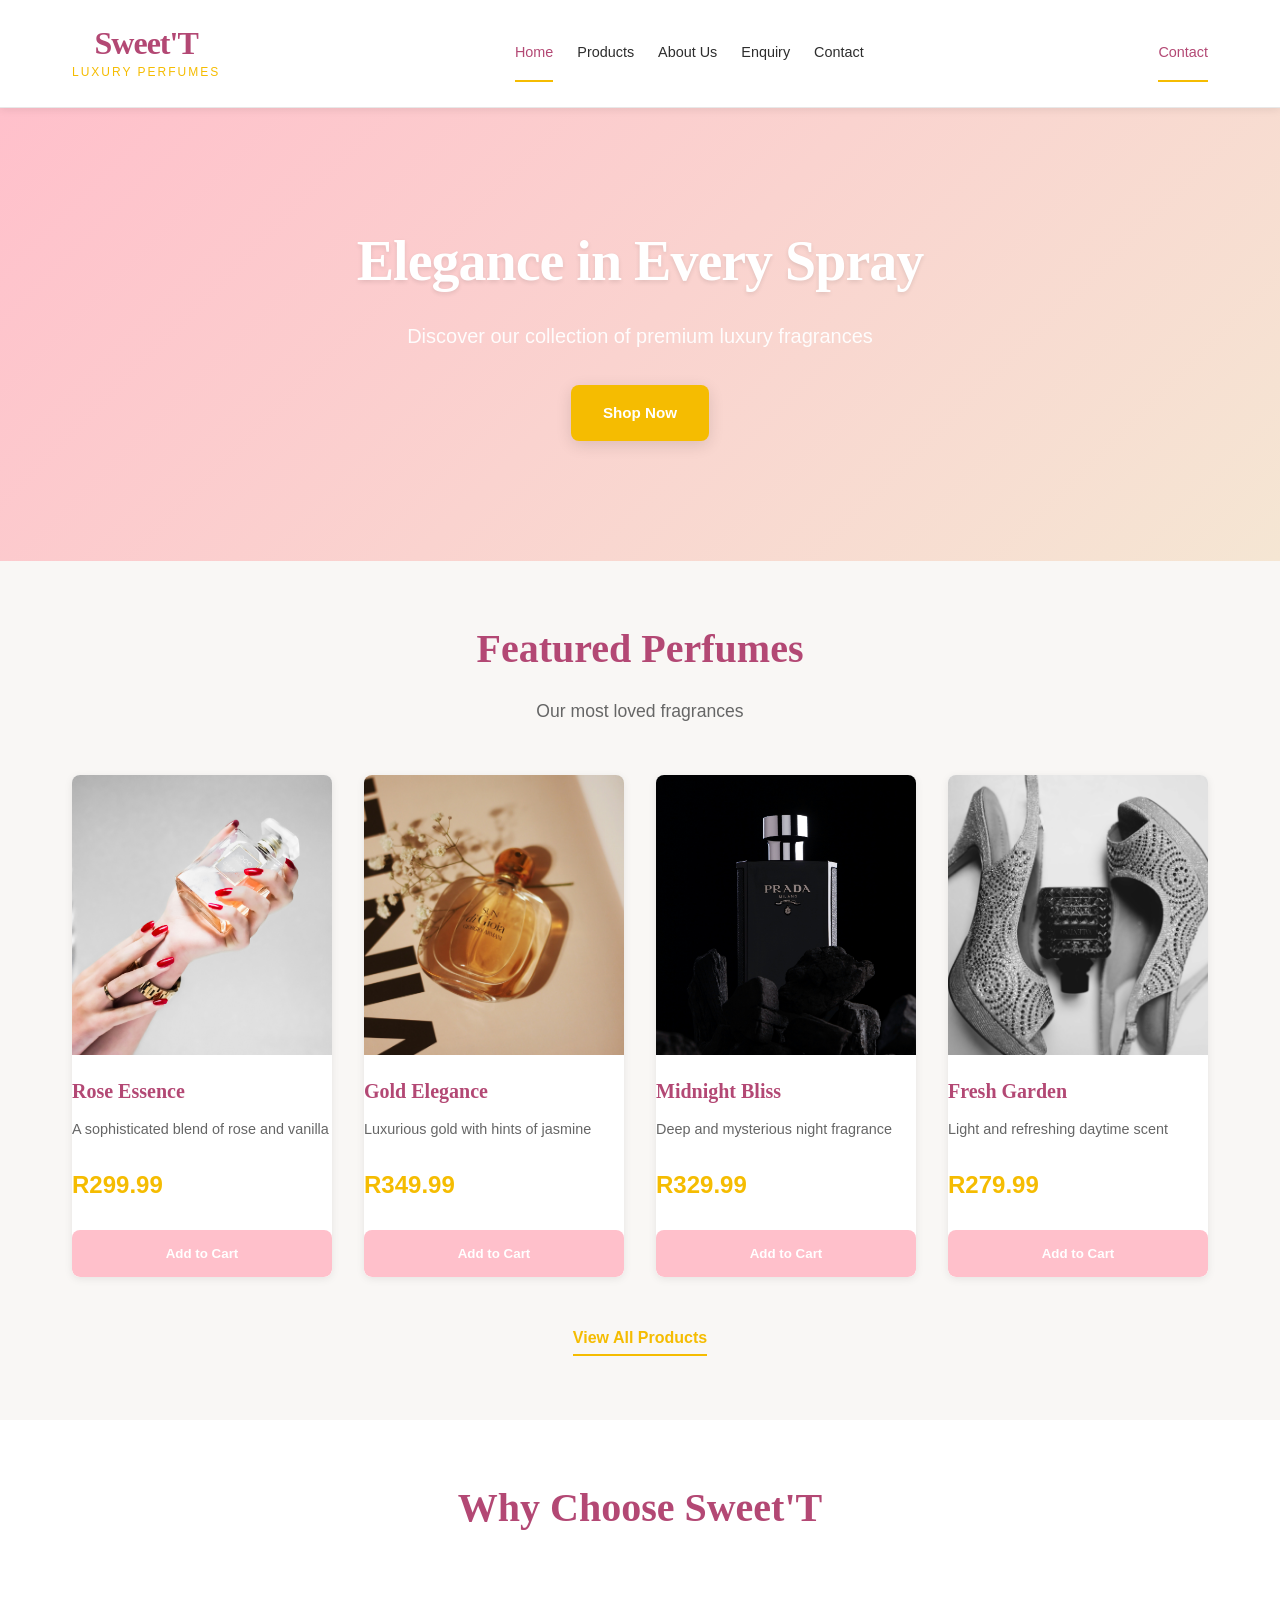
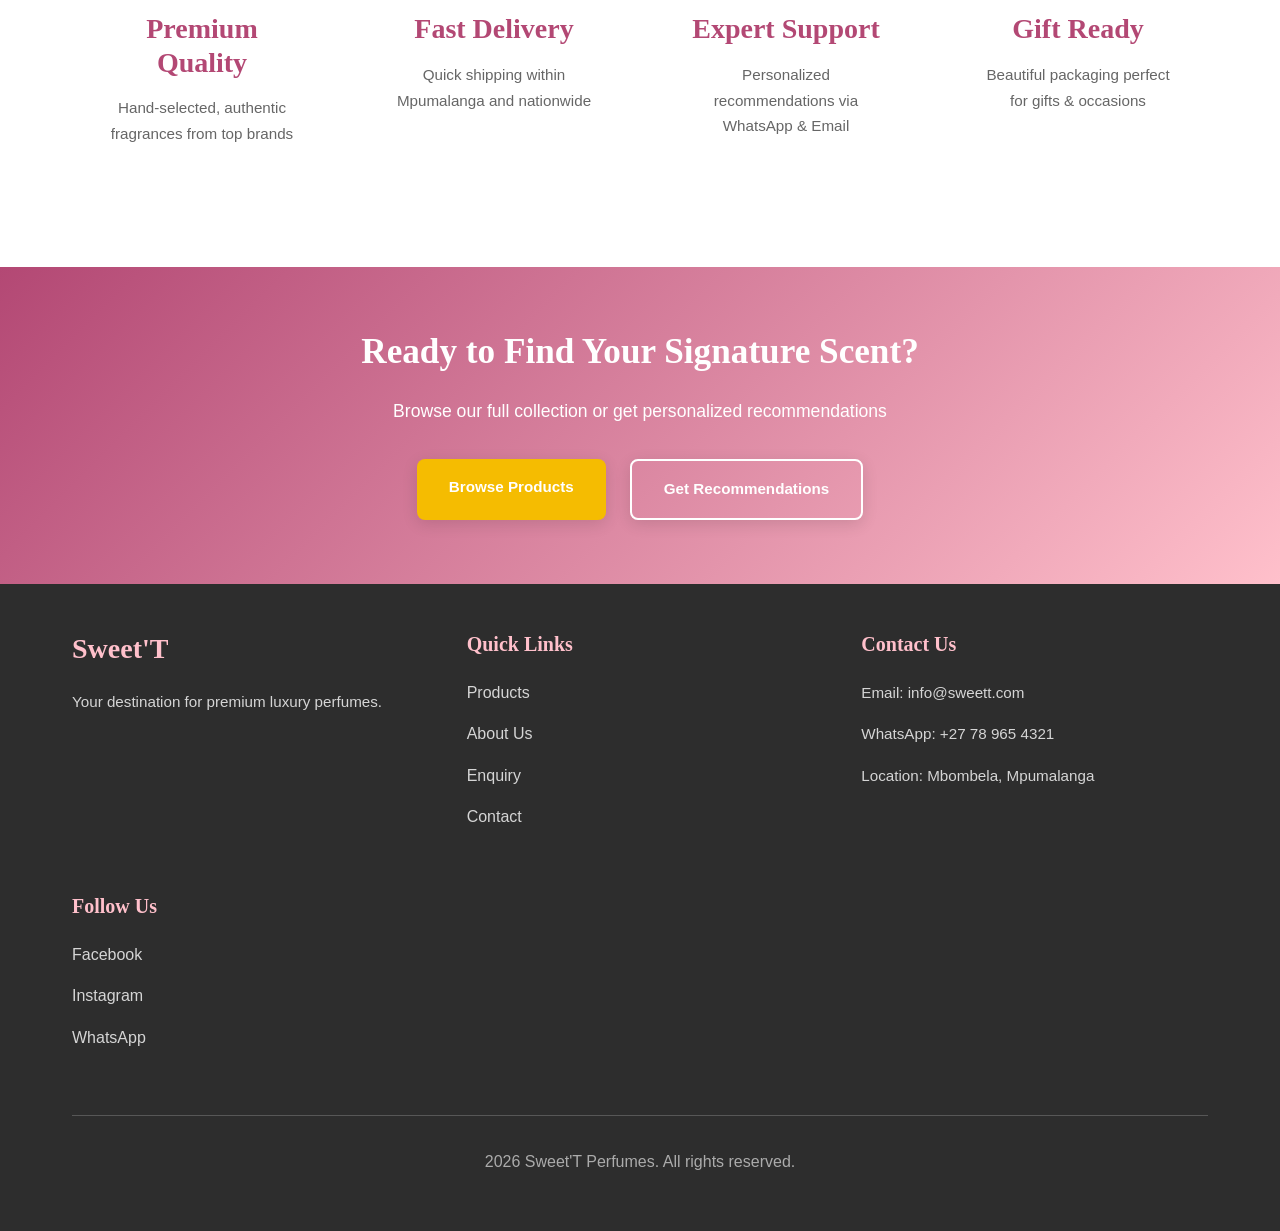
==== sweet-t website/sweet-t website/index.html @ a52cf5b0 "Add files via upload" ====
<!DOCTYPE html>
<html lang="en">
<head>
    <meta charset="UTF-8">
    <meta name="viewport" content="width=device-width, initial-scale=1.0">
    <title>Sweet'T - Premium Perfumes | Luxury Fragrances</title>
    <meta name="description" content="Discover Sweet'T luxury perfumes. Premium fragrances for every occasion.">
    <link rel="stylesheet" href="css/styles.css">
</head>
<body>
    <!-- ===== HEADER / NAVIGATION ===== -->
    <header class="header">
        <div class="navbar">
            <div class="container">
                <!-- Logo -->
                <div class="logo">
                    <h1>Sweet'T</h1>
                    <p class="tagline">Luxury Perfumes</p>
                </div>

                <!-- Navigation Menu -->
                <nav class="nav-menu">
                    <a href="index.html" class="nav-link active">Home</a>
                    <a href="products.html" class="nav-link">Products</a>
                    <a href="about_us.html" class="nav-link">About Us</a>
                    <a href="enquiry.html" class="nav-link">Enquiry</a>
                    <a href="contact.html" class="nav-link">Contact</a>
                </nav>

                <a href="contact.html" class="nav-link active">Contact</a>
                <div class="hamburger">
                    <span></span>
                    <span></span>
                    <span></span>
                </div>
            </div>
        </div>
    </header>

    <!-- ===== HERO SECTION ===== -->
    <section class="hero">
        <div class="hero-content">
            <h1 class="hero-title">Elegance in Every Spray</h1>
            <p class="hero-subtitle">Discover our collection of premium luxury fragrances</p>
            <a href="products.html" class="cta-button">Shop Now</a>
        </div>
    </section>

    <!-- ===== MAIN CONTENT ===== -->
    <main>
        <!-- Featured Products Section -->
        <section class="featured-products">
            <div class="container">
                <h2 class="section-title">Featured Perfumes</h2>
                <p class="section-subtitle">Our most loved fragrances</p>

                <div class="products-grid">
                    <!-- Product Card 1 -->
                    <div class="product-card">
                        <div class="product-image">
                            <img src="images/rose-essnce.jpg" alt="Rose Essence Perfume">
                        </div>
                        <h3 class="product-name">Rose Essence</h3>
                        <p class="product-description">A sophisticated blend of rose and vanilla</p>
                        <p class="product-price">R299.99</p>
                        <button class="add-to-cart">Add to Cart</button>
                    </div>

                    <!-- Product Card 2 -->
                    <div class="product-card">
                        <div class="product-image">
                            <img src="images/gold-elegance.jpg" alt="Gold Elegance Perfume">
                        </div>
                        <h3 class="product-name">Gold Elegance</h3>
                        <p class="product-description">Luxurious gold with hints of jasmine</p>
                        <p class="product-price">R349.99</p>
                        <button class="add-to-cart">Add to Cart</button>
                    </div>

                    <!-- Product Card 3 -->
                    <div class="product-card">
                        <div class="product-image">
                            <img src="images/midnight-bliss.jpg" alt="Midnight Bliss Perfume">
                        </div>
                        <h3 class="product-name">Midnight Bliss</h3>
                        <p class="product-description">Deep and mysterious night fragrance</p>
                        <p class="product-price">R329.99</p>
                        <button class="add-to-cart">Add to Cart</button>
                    </div>

                    <!-- Product Card 4 -->
                    <div class="product-card">
                        <div class="product-image">
                            <img src="images/fresh-garden.jpg" alt="Fresh Garden Perfume">
                        </div>
                        <h3 class="product-name">Fresh Garden</h3>
                        <p class="product-description">Light and refreshing daytime scent</p>
                        <p class="product-price">R279.99</p>
                        <button class="add-to-cart">Add to Cart</button>
                    </div>
                </div>

                <!-- View All Products Link -->
                <div class="view-all">
                    <a href="products.html" class="cta-link">View All Products </a>
                </div>
            </div>
        </section>

        <!-- Why Choose Us Section -->
        <section class="why-us">
            <div class="container">
                <h2 class="section-title">Why Choose Sweet'T</h2>

                <div class="features-grid">
                    <!-- Feature 1 -->
                    <div class="feature">
                        <div class="feature-icon"></div>
                        <h3>Premium Quality</h3>
                        <p>Hand-selected, authentic fragrances from top brands</p>
                    </div>

                    <!-- Feature 2 -->
                    <div class="feature">
                        <div class="feature-icon"></div>
                        <h3>Fast Delivery</h3>
                        <p>Quick shipping within Mpumalanga and nationwide</p>
                    </div>

                    <!-- Feature 3 -->
                    <div class="feature">
                        <div class="feature-icon"></div>
                        <h3>Expert Support</h3>
                        <p>Personalized recommendations via WhatsApp & Email</p>
                    </div>

                    <!-- Feature 4 -->
                    <div class="feature">
                        <div class="feature-icon"></div>
                        <h3>Gift Ready</h3>
                        <p>Beautiful packaging perfect for gifts & occasions</p>
                    </div>
                </div>
            </div>
        </section>

        <!-- Call to Action Section -->
        <section class="cta-section">
            <div class="container">
                <h2>Ready to Find Your Signature Scent?</h2>
                <p>Browse our full collection or get personalized recommendations</p>
                <div class="cta-buttons">
                    <a href="products.html" class="cta-button">Browse Products</a>
                    <a href="enquiry.html" class="cta-button secondary">Get Recommendations</a>
                </div>
            </div>
        </section>
    </main>

    <!-- ===== FOOTER ===== -->
    <footer class="footer">
        <div class="container">
            <div class="footer-content">
                <!-- Footer Column 1 - About -->
                <div class="footer-section">
                    <h3>Sweet'T</h3>
                    <p>Your destination for premium luxury perfumes.</p>
                </div>

                <!-- Footer Column 2 - Quick Links -->
                <div class="footer-section">
                    <h4>Quick Links</h4>
                    <ul>
                        <li><a href="products.html">Products</a></li>
                        <li><a href="about_us.html">About Us</a></li>
                        <li><a href="enquiry.html">Enquiry</a></li>
                        <li><a href="contact.html">Contact</a></li>
                    </ul>
                </div>

                <!-- Footer Column 3 - Contact Info -->
                <div class="footer-section">
                    <h4>Contact Us</h4>
                    <p>Email: info@sweett.com</p>
                    <p>WhatsApp: +27 78 965 4321</p>
                    <p>Location: Mbombela, Mpumalanga</p>
                </div>

                <!-- Footer Column 4 - Social Links -->
                <div class="footer-section">
                    <h4>Follow Us</h4>
                    <ul>
                        <li><a href="#">Facebook</a></li>
                        <li><a href="#">Instagram</a></li>
                        <li><a href="#">WhatsApp</a></li>
                    </ul>
                </div>
            </div>

            <!-- Copyright -->
            <div class="footer-bottom">
                <p> 2026 Sweet'T Perfumes. All rights reserved.</p>
            </div>
        </div>
    </footer>

</body>
</html>
---- sweet-t website/sweet-t website/css/styles.css ----
/* ============================================
   SWEET'T PERFUME STORE - STYLESHEET
   Color Scheme: Soft Pink, Gold, White
   Typography: Playfair Display (Headings), Aptos (Body)
   ============================================ */

/* ===== CSS VARIABLES ===== */
:root {
    /* Color Palette */
    --primary-pink: pink;
    --dark-pink: rgb(179, 72, 116);
    --accent-gold: #f5bc01;
    --light-gold: #F5E6D3;
    --white: #FFFFFF;
    --dark-text: #2D2D2D;
    --light-gray: #F9F7F5;
    --border-gray: #E8E8E8;

    /* Typography */
    --heading-font: 'Playfair Display', serif;
    --body-font: 'Aptos', -apple-system, BlinkMacSystemFont, 'Segoe UI', sans-serif;

    /* Spacing */
    --spacing-xs: 0.5rem;
    --spacing-sm: 1rem;
    --spacing-md: 1.5rem;
    --spacing-lg: 2rem;
    --spacing-xl: 3rem;
    --spacing-xxl: 4rem;

    /* Border Radius */
    --radius-sm: 4px;
    --radius-md: 8px;
    --radius-lg: 12px;

    /* Shadows */
    --shadow-sm: 0 2px 8px rgba(0, 0, 0, 0.08);
    --shadow-md: 0 4px 16px rgba(0, 0, 0, 0.12);
    --shadow-lg: 0 8px 24px rgba(0, 0, 0, 0.15);

    /* Transitions */
    --transition: all 0.3s ease;
}

/* ===== RESET & BASE STYLES ===== */
* {
    margin: 0;
    padding: 0;
    box-sizing: border-box;
}

html {
    scroll-behavior: smooth;
}

body {
    font-family: var(--body-font);
    color: var(--dark-text);
    background-color: var(--white);
    line-height: 1.6;
    font-size: 16px;
}

/* ===== TYPOGRAPHY ===== */
h1, h2, h3, h4, h5, h6 {
    font-family: var(--heading-font);
    font-weight: 700;
    line-height: 1.2;
    margin-bottom: var(--spacing-md);
}

h1 {
    font-size: 3.5rem;
    letter-spacing: -1px;
}

h2 {
    font-size: 2.5rem;
    margin-bottom: var(--spacing-lg);
}

h3 {
    font-size: 1.75rem;
}

h4 {
    font-size: 1.25rem;
}

p {
    margin-bottom: var(--spacing-md);
    font-size: 1rem;
    line-height: 1.7;
}

a {
    color: var(--accent-gold);
    text-decoration: none;
    transition: var(--transition);
}

a:hover {
    color: var(--dark-pink);
}

button {
    font-family: var(--body-font);
    cursor: pointer;
    transition: var(--transition);
    border: none;
}

/* ===== CONTAINER & LAYOUT ===== */
.container {
    max-width: 1200px;
    margin: 0 auto;
    padding: 0 var(--spacing-md);
}

/* ===== HEADER & NAVIGATION ===== */
.header {
    background-color: var(--white);
    border-bottom: 1px solid var(--border-gray);
    position: sticky;
    top: 0;
    z-index: 100;
    box-shadow: var(--shadow-sm);
}

.navbar {
    padding: var(--spacing-md) 0;
}

.navbar .container {
    display: flex;
    justify-content: space-between;
    align-items: center;
}

.logo {
    display: flex;
    flex-direction: column;
    align-items: center;
}

.logo h1 {
    font-size: 2rem;
    margin: 0;
    color: var(--dark-pink);
}

.tagline {
    font-size: 0.75rem;
    letter-spacing: 2px;
    text-transform: uppercase;
    color: var(--accent-gold);
    margin: 0;
}

/* Navigation Menu */
.nav-menu {
    display: flex;
    gap: var(--spacing-lg);
    align-items: center;
}

.nav-link {
    font-size: 0.95rem;
    color: var(--dark-text);
    padding: var(--spacing-sm) 0;
    border-bottom: 2px solid transparent;
    transition: var(--transition);
}

.nav-link:hover,
.nav-link.active {
    color: var(--dark-pink);
    border-bottom-color: var(--accent-gold);
}

/* Hamburger Menu */
.hamburger {
    display: none;
    flex-direction: column;
    cursor: pointer;
}

.hamburger span {
    width: 25px;
    height: 3px;
    background-color: var(--dark-text);
    margin: 4px 0;
    transition: var(--transition);
    border-radius: var(--radius-sm);
}

/* ===== HERO SECTION ===== */
.hero {
    background: linear-gradient(135deg, var(--primary-pink) 0%, var(--light-gold) 100%);
    padding: 100px var(--spacing-md);
    text-align: center;
    color: var(--white);
    position: relative;
    overflow: hidden;
}

.hero-content {
    max-width: 700px;
    margin: 0 auto;
}

.hero-title {
    font-size: 3rem;
    margin-bottom: var(--spacing-md);
    text-shadow: 0 2px 4px rgba(0, 0, 0, 0.1);
}

.hero-subtitle {
    font-size: 1.25rem;
    margin-bottom: var(--spacing-lg);
    font-weight: 300;
    opacity: 0.95;
}

/* ===== BUTTONS ===== */
.cta-button {
    display: inline-block;
    padding: var(--spacing-sm) var(--spacing-lg);
    background-color: var(--accent-gold);
    color: var(--white);
    border-radius: var(--radius-md);
    font-weight: 600;
    font-size: 0.95rem;
    box-shadow: var(--shadow-md);
    transition: var(--transition);
}

.cta-button:hover {
    background-color: var(--dark-pink);
    transform: translateY(-2px);
    box-shadow: var(--shadow-lg);
    color: var(--white);
}

.cta-button.secondary {
    background-color: transparent;
    border: 2px solid var(--white);
    color: var(--white);
}

.cta-button.secondary:hover {
    background-color: var(--white);
    color: var(--dark-pink);
}

.cta-link {
    color: var(--accent-gold);
    font-weight: 600;
    display: inline-block;
    padding-bottom: 4px;
    border-bottom: 2px solid var(--accent-gold);
}

.cta-link:hover {
    color: var(--dark-pink);
    border-bottom-color: var(--dark-pink);
}

/* ===== MAIN CONTENT & SECTIONS ===== */
main {
    background-color: var(--white);
}

section {
    padding: var(--spacing-xxl) var(--spacing-md);
}

.section-title {
    text-align: center;
    font-size: 2.5rem;
    margin-bottom: var(--spacing-md);
    color: var(--dark-pink);
}

.section-subtitle {
    text-align: center;
    font-size: 1.1rem;
    color: #666;
    margin-bottom: var(--spacing-xl);
}

/* ===== FEATURED PRODUCTS SECTION ===== */
.featured-products {
    background-color: var(--light-gray);
}

.products-grid {
    display: grid;
    grid-template-columns: repeat(auto-fit, minmax(250px, 1fr));
    gap: var(--spacing-lg);
    margin-bottom: var(--spacing-xl);
}

.product-card {
    background-color: var(--white);
    border-radius: var(--radius-md);
    overflow: hidden;
    box-shadow: var(--shadow-sm);
    transition: var(--transition);
}

.product-card:hover {
    box-shadow: var(--shadow-lg);
    transform: translateY(-8px);
}

.product-image {
    width: 100%;
    height: 280px;
    background-color: var(--light-gold);
    display: flex;
    align-items: center;
    justify-content: center;
    overflow: hidden;
    position: relative;
}

.product-image img {
    width: 100%;
    height: 100%;
    object-fit: cover;
    transition: var(--transition);
}

.product-card:hover .product-image img {
    transform: scale(1.05);
}

.product-badge {
    position: absolute;
    top: var(--spacing-sm);
    right: var(--spacing-sm);
    background-color: var(--primary-pink);
    color: var(--white);
    padding: 4px 12px;
    border-radius: 20px;
    font-size: 0.75rem;
    font-weight: 600;
}

.product-info {
    padding: var(--spacing-lg);
}

.product-name {
    font-size: 1.25rem;
    margin: var(--spacing-md) 0 var(--spacing-sm) 0;
    color: var(--dark-pink);
}

.product-description {
    font-size: 0.9rem;
    color: #666;
    margin-bottom: var(--spacing-md);
    line-height: 1.5;
}

.product-details {
    display: flex;
    justify-content: space-between;
    font-size: 0.85rem;
    color: #999;
    margin-bottom: var(--spacing-md);
}

.product-price {
    font-size: 1.5rem;
    font-weight: 700;
    color: var(--accent-gold);
    margin-bottom: var(--spacing-md);
}

.add-to-cart {
    width: 100%;
    padding: var(--spacing-sm);
    background-color: var(--primary-pink);
    color: var(--white);
    border-radius: var(--radius-md);
    font-weight: 600;
    transition: var(--transition);
}

.add-to-cart:hover {
    background-color: var(--dark-pink);
}

.view-all {
    text-align: center;
    margin-top: var(--spacing-xl);
}

/* ===== WHY CHOOSE US SECTION ===== */
.why-us,
.why-choose-us {
    background-color: var(--white);
}

.features-grid {
    display: grid;
    grid-template-columns: repeat(auto-fit, minmax(250px, 1fr));
    gap: var(--spacing-lg);
}

.feature,
.value-card,
.feature-item {
    text-align: center;
    padding: var(--spacing-lg);
}

.feature-icon,
.value-icon {
    font-size: 3rem;
    margin-bottom: var(--spacing-md);
    display: block;
}

.feature h3,
.value-card h3 {
    color: var(--dark-pink);
    margin-bottom: var(--spacing-sm);
}

.feature p,
.value-card p {
    font-size: 0.95rem;
    color: #666;
}

.feature-item {
    text-align: left;
    padding: var(--spacing-lg);
    border-left: 4px solid var(--accent-gold);
    background-color: var(--light-gray);
    border-radius: var(--radius-md);
}

.feature-item h4 {
    color: var(--dark-pink);
    margin-bottom: var(--spacing-sm);
}

.feature-item p {
    color: #666;
    font-size: 0.95rem;
}

/* ===== CALL TO ACTION SECTION ===== */
.cta-section {
    background: linear-gradient(135deg, var(--dark-pink) 0%, var(--primary-pink) 100%);
    color: var(--white);
    text-align: center;
    padding: var(--spacing-xxl) var(--spacing-md);
}

.cta-section h2 {
    color: var(--white);
    margin-bottom: var(--spacing-md);
}

.cta-section p {
    font-size: 1.1rem;
    margin-bottom: var(--spacing-lg);
}

.cta-buttons {
    display: flex;
    gap: var(--spacing-md);
    justify-content: center;
    flex-wrap: wrap;
}

/* ===== PAGE HERO ===== */
.page-hero {
    background: linear-gradient(135deg, var(--primary-pink) 0%, var(--light-gold) 100%);
    color: var(--white);
    text-align: center;
    padding: 60px var(--spacing-md);
}

.page-hero h1 {
    font-size: 2.5rem;
    margin-bottom: var(--spacing-sm);
}

.page-hero p {
    font-size: 1.1rem;
    opacity: 0.95;
}

/* ===== ABOUT SECTION ===== */
.about-section {
    background-color: var(--light-gray);
}

.about-content {
    display: grid;
    grid-template-columns: 1fr 1fr;
    gap: var(--spacing-xl);
    align-items: center;
}

.about-text h2 {
    color: var(--dark-pink);
}

.about-text p {
    color: #666;
    line-height: 1.8;
}

.about-image img {
    width: 100%;
    border-radius: var(--radius-lg);
    box-shadow: var(--shadow-lg);
}

/* ===== MISSION & VISION ===== */
.mission-vision {
    background-color: var(--white);
}

.mission-vision-grid {
    display: grid;
    grid-template-columns: repeat(auto-fit, minmax(300px, 1fr));
    gap: var(--spacing-xl);
}

.mission-card,
.vision-card {
    background-color: var(--light-gray);
    padding: var(--spacing-xl);
    border-radius: var(--radius-lg);
    text-align: center;
    box-shadow: var(--shadow-sm);
}

.mission-card .card-icon,
.vision-card .card-icon {
    font-size: 4rem;
    margin-bottom: var(--spacing-md);
}

.mission-card h3,
.vision-card h3 {
    color: var(--dark-pink);
    margin-bottom: var(--spacing-md);
}

.mission-card p,
.vision-card p {
    color: #666;
    font-size: 1rem;
    line-height: 1.6;
}

/* ===== VALUES SECTION ===== */
.values-section {
    background-color: var(--light-gray);
}

.values-grid {
    display: grid;
    grid-template-columns: repeat(auto-fit, minmax(250px, 1fr));
    gap: var(--spacing-lg);
}

.value-card {
    background-color: var(--white);
    padding: var(--spacing-lg);
    border-radius: var(--radius-md);
    box-shadow: var(--shadow-sm);
    transition: var(--transition);
}

.value-card:hover {
    transform: translateY(-4px);
    box-shadow: var(--shadow-md);
}

/* ===== PRODUCTS PAGE ===== */
.products-section {
    background-color: var(--light-gray);
}

.filter-section {
    text-align: center;
    margin-bottom: var(--spacing-xl);
}

.filter-section h3 {
    color: var(--dark-pink);
    margin-bottom: var(--spacing-lg);
}

.filter-buttons {
    display: flex;
    gap: var(--spacing-md);
    justify-content: center;
    flex-wrap: wrap;
}

.filter-btn {
    padding: var(--spacing-sm) var(--spacing-lg);
    background-color: var(--white);
    color: var(--dark-text);
    border: 2px solid var(--border-gray);
    border-radius: var(--radius-md);
    font-weight: 600;
    cursor: pointer;
    transition: var(--transition);
}

.filter-btn:hover,
.filter-btn.active {
    background-color: var(--primary-pink);
    color: var(--white);
    border-color: var(--primary-pink);
}

.product-category {
    font-size: 0.85rem;
    color: var(--accent-gold);
    text-transform: uppercase;
    letter-spacing: 0.5px;
    margin-bottom: var(--spacing-sm);
}

.product-rating {
    font-size: 0.85rem;
    color: var(--accent-gold);
}

/* ===== ENQUIRY PAGE ===== */
.enquiry-section {
    background-color: var(--white);
}

.enquiry-wrapper {
    display: grid;
    grid-template-columns: 1fr 1fr;
    gap: var(--spacing-xl);
}

.enquiry-info h2 {
    color: var(--dark-pink);
    margin-bottom: var(--spacing-lg);
}

.enquiry-info p {
    color: #666;
    margin-bottom: var(--spacing-lg);
}

.info-list {
    display: flex;
    flex-direction: column;
    gap: var(--spacing-lg);
    margin-bottom: var(--spacing-xl);
}

.info-item {
    display: flex;
    gap: var(--spacing-md);
}

.info-icon {
    font-size: 2rem;
    flex-shrink: 0;
}

.info-item h4 {
    color: var(--dark-pink);
    margin: 0 0 var(--spacing-sm) 0;
}

.info-item p {
    color: #666;
    font-size: 0.9rem;
    margin: 0;
}

.response-time {
    background-color: var(--light-gold);
    padding: var(--spacing-lg);
    border-radius: var(--radius-md);
    text-align: center;
    color: var(--dark-text);
}

.response-time p {
    margin: 0;
}

/* ===== FORMS ===== */
.enquiry-form-wrapper,
.quick-contact {
    background-color: var(--light-gray);
    padding: var(--spacing-xl);
    border-radius: var(--radius-lg);
}

.enquiry-form-wrapper h2,
.quick-contact h2 {
    color: var(--dark-pink);
    margin-bottom: var(--spacing-lg);
}

.enquiry-form,
.quick-form {
    display: flex;
    flex-direction: column;
    gap: var(--spacing-md);
}

.form-group {
    display: flex;
    flex-direction: column;
}

.form-group label {
    font-weight: 600;
    color: var(--dark-text);
    margin-bottom: var(--spacing-sm);
    font-size: 0.95rem;
}

.form-group input,
.form-group textarea,
.form-group select {
    padding: var(--spacing-sm) var(--spacing-md);
    border: 2px solid var(--border-gray);
    border-radius: var(--radius-md);
    font-family: var(--body-font);
    font-size: 0.95rem;
    transition: var(--transition);
    background-color: var(--white);
}

.form-group input:focus,
.form-group textarea:focus,
.form-group select:focus {
    outline: none;
    border-color: var(--accent-gold);
    box-shadow: 0 0 0 3px rgba(212, 175, 55, 0.1);
}

.form-group textarea {
    resize: vertical;
    min-height: 120px;
}

.error-message {
    color: #E74C3C;
    font-size: 0.85rem;
    margin-top: 4px;
    display: none;
}

.form-group.error input,
.form-group.error textarea,
.form-group.error select {
    border-color: #E74C3C;
}

.form-group.error .error-message {
    display: block;
}

.character-count {
    font-size: 0.75rem;
    color: #999;
    margin-top: 4px;
}

.radio-group {
    display: flex;
    gap: var(--spacing-lg);
    flex-wrap: wrap;
}

.radio-label,
.checkbox-label {
    display: flex;
    align-items: center;
    gap: var(--spacing-sm);
    cursor: pointer;
    font-weight: 500;
    color: var(--dark-text);
}

.radio-label input,
.checkbox-label input {
    cursor: pointer;
    width: 18px;
    height: 18px;
    accent-color: var(--accent-gold);
}

.submit-btn {
    padding: var(--spacing-sm) var(--spacing-lg);
    background-color: var(--accent-gold);
    color: var(--white);
    border-radius: var(--radius-md);
    font-weight: 600;
    font-size: 0.95rem;
    margin-top: var(--spacing-md);
    transition: var(--transition);
}

.submit-btn:hover {
    background-color: var(--dark-pink);
}

.success-message {
    background-color: #D4EDDA;
    color: #155724;
    padding: var(--spacing-md);
    border-radius: var(--radius-md);
    margin-top: var(--spacing-md);
    border-left: 4px solid #28A745;
}

/* ===== FAQ SECTION ===== */
.faq-section {
    background-color: var(--light-gray);
}

.faq-grid {
    display: grid;
    grid-template-columns: repeat(auto-fit, minmax(280px, 1fr));
    gap: var(--spacing-lg);
}

.faq-item {
    background-color: var(--white);
    padding: var(--spacing-lg);
    border-radius: var(--radius-md);
    box-shadow: var(--shadow-sm);
}

.faq-item h4 {
    color: var(--dark-pink);
    margin-bottom: var(--spacing-sm);
}

.faq-item p {
    color: #666;
    font-size: 0.95rem;
    margin: 0;
}

/* ===== CONTACT PAGE ===== */
.contact-section {
    background-color: var(--light-gray);
}

.contact-wrapper {
    display: grid;
    grid-template-columns: 1fr 1fr;
    gap: var(--spacing-xl);
}

.contact-info h2 {
    color: var(--dark-pink);
    margin-bottom: var(--spacing-lg);
}

.contact-item {
    background-color: var(--white);
    padding: var(--spacing-lg);
    border-radius: var(--radius-md);
    box-shadow: var(--shadow-sm);
    margin-bottom: var(--spacing-lg);
    display: flex;
    gap: var(--spacing-lg);
}

.contact-icon {
    font-size: 2rem;
    flex-shrink: 0;
}

.contact-details h3 {
    color: var(--dark-pink);
    margin-bottom: var(--spacing-sm);
}

.contact-details p {
    color: #666;
    font-size: 0.95rem;
    margin: var(--spacing-sm) 0;
}

.contact-meta {
    font-size: 0.85rem;
    color: #999 !important;
}

.contact-link {
    color: var(--accent-gold);
    font-weight: 600;
    display: inline-block;
    margin-top: var(--spacing-sm);
}

.contact-link:hover {
    color: var(--dark-pink);
}

.business-hours {
    background-color: var(--light-gold);
    padding: var(--spacing-lg);
    border-radius: var(--radius-md);
    margin-top: var(--spacing-lg);
}

.business-hours h3 {
    color: var(--dark-pink);
    margin-bottom: var(--spacing-md);
}

.hours-list {
    display: flex;
    flex-direction: column;
    gap: var(--spacing-sm);
}

.hour-item {
    display: flex;
    justify-content: space-between;
    padding: var(--spacing-sm) 0;
    border-bottom: 1px solid rgba(212, 175, 55, 0.3);
}

.hour-item:last-child {
    border-bottom: none;
}

.quick-contact {
    background-color: var(--light-gray);
    padding: var(--spacing-xl);
    border-radius: var(--radius-lg);
    height: fit-content;
    position: sticky;
    top: 100px;
}

.quick-contact h2 {
    color: var(--dark-pink);
    margin-bottom: var(--spacing-lg);
}

/* ===== MAP SECTION ===== */
.map-section {
    background-color: var(--white);
}

.map-container {
    width: 100%;
    margin-bottom: var(--spacing-xl);
    border-radius: var(--radius-lg);
    overflow: hidden;
    box-shadow: var(--shadow-md);
}

.map-info {
    background-color: var(--light-gold);
    padding: var(--spacing-lg);
    text-align: center;
    border-radius: var(--radius-md);
    color: var(--dark-text);
}

/* ===== SOCIAL SECTION ===== */
.social-section {
    background-color: var(--light-gray);
}

.social-links {
    display: flex;
    gap: var(--spacing-lg);
    justify-content: center;
    flex-wrap: wrap;
}

.social-btn {
    display: inline-flex;
    align-items: center;
    gap: var(--spacing-sm);
    padding: var(--spacing-sm) var(--spacing-lg);
    border-radius: var(--radius-md);
    font-weight: 600;
    transition: var(--transition);
    color: var(--white);
    text-decoration: none;
}

.social-btn.facebook {
    background-color: #1877F2;
}

.social-btn.instagram {
    background: linear-gradient(135deg, #667eea 0%, #764ba2 100%);
}

.social-btn.whatsapp {
    background-color: #25D366;
}

.social-btn:hover {
    transform: translateY(-2px);
    box-shadow: var(--shadow-md);
}

/* ===== NEWSLETTER SECTION ===== */
.newsletter-section {
    background: linear-gradient(135deg, var(--primary-pink) 0%, var(--accent-gold) 100%);
    color: var(--white);
}

.newsletter-content {
    text-align: center;
    max-width: 600px;
    margin: 0 auto;
}

.newsletter-content h2 {
    color: var(--white);
    margin-bottom: var(--spacing-md);
}

.newsletter-content p {
    color: rgba(255, 255, 255, 0.95);
    margin-bottom: var(--spacing-lg);
}

.newsletter-form {
    display: flex;
    gap: var(--spacing-sm);
    flex-wrap: wrap;
    justify-content: center;
}

.newsletter-form input {
    flex: 1;
    min-width: 250px;
    padding: var(--spacing-sm) var(--spacing-md);
    border: none;
    border-radius: var(--radius-md);
    font-family: var(--body-font);
}

.newsletter-form input:focus {
    outline: none;
    box-shadow: 0 0 0 3px rgba(255, 255, 255, 0.2);
}

/* ===== FOOTER ===== */
.footer {
    background-color: var(--dark-text);
    color: var(--white);
    padding: var(--spacing-xl) var(--spacing-md) var(--spacing-lg);
}

.footer-content {
    display: grid;
    grid-template-columns: repeat(auto-fit, minmax(250px, 1fr));
    gap: var(--spacing-xl);
    margin-bottom: var(--spacing-xl);
}

.footer-section h3,
.footer-section h4 {
    color: var(--primary-pink);
    margin-bottom: var(--spacing-md);
}

.footer-section p {
    color: rgba(255, 255, 255, 0.8);
    font-size: 0.95rem;
    margin-bottom: var(--spacing-sm);
}

.footer-section ul {
    list-style: none;
}

.footer-section ul li {
    margin-bottom: var(--spacing-sm);
}

.footer-section a {
    color: rgba(255, 255, 255, 0.8);
    transition: var(--transition);
}

.footer-section a:hover {
    color: var(--primary-pink);
}

.footer-bottom {
    text-align: center;
    padding-top: var(--spacing-lg);
    border-top: 1px solid rgba(255, 255, 255, 0.2);
    color: rgba(255, 255, 255, 0.6);
    font-size: 0.9rem;
}

/* ===== RESPONSIVE DESIGN - MOBILE FIRST ===== */

/* Tablet - 768px and up */
@media (min-width: 768px) {
    h1 {
        font-size: 3rem;
    }

    h2 {
        font-size: 2.2rem;
    }

    .container {
        padding: 0 var(--spacing-lg);
    }

    .nav-menu {
        gap: var(--spacing-md);
    }

    .nav-link {
        font-size: 0.9rem;
    }

    .hero {
        padding: 120px var(--spacing-lg);
    }

    .hero-title {
        font-size: 3.5rem;
    }

    .about-content {
        grid-template-columns: 1fr 1fr;
    }

    .enquiry-wrapper {
        grid-template-columns: 1fr 1fr;
    }

    .contact-wrapper {
        grid-template-columns: 1fr 1fr;
    }

    .quick-contact {
        position: sticky;
    }
}

/* Mobile - up to 767px */
@media (max-width: 767px) {
    h1 {
        font-size: 2rem;
    }

    h2 {
        font-size: 1.75rem;
    }

    .navbar .container {
        flex-wrap: wrap;
    }

    .nav-menu {
        display: none;
        flex-direction: column;
        gap: var(--spacing-md);
        width: 100%;
        padding: var(--spacing-lg) 0;
        border-top: 1px solid var(--border-gray);
        margin-top: var(--spacing-md);
    }

    .nav-menu.active {
        display: flex;
    }

    .hamburger {
        display: flex;
    }

    .hero {
        padding: 60px var(--spacing-md);
    }

    .hero-title {
        font-size: 2rem;
    }

    .hero-subtitle {
        font-size: 1rem;
    }

    .page-hero h1 {
        font-size: 1.75rem;
    }

    .section-title {
        font-size: 1.75rem;
    }

    .cta-buttons {
        flex-direction: column;
        gap: var(--spacing-md);
    }

    .cta-button {
        width: 100%;
    }

    .products-grid {
        grid-template-columns: repeat(2, 1fr);
        gap: var(--spacing-md);
    }

    .filter-buttons {
        flex-direction: column;
        align-items: stretch;
    }

    .filter-btn {
        width: 100%;
    }

    .features-grid,
    .values-grid,
    .mission-vision-grid,
    .faq-grid {
        grid-template-columns: 1fr;
    }

    .about-content {
        grid-template-columns: 1fr;
        gap: var(--spacing-lg);
    }

    .enquiry-wrapper {
        grid-template-columns: 1fr;
    }

    .contact-wrapper {
        grid-template-columns: 1fr;
    }

    .quick-contact {
        position: static;
    }

    .info-item,
    .contact-item {
        flex-direction: column;
    }

    .info-icon,
    .contact-icon {
        font-size: 1.5rem;
    }

    .radio-group {
        flex-direction: column;
        gap: var(--spacing-sm);
    }

    .newsletter-form {
        flex-direction: column;
    }

    .newsletter-form input {
        min-width: auto;
        width: 100%;
    }

    .footer-content {
        grid-template-columns: 1fr;
    }

    .map-container {
        height: 300px;
    }
}

/* Small devices - up to 480px */
@media (max-width: 480px) {
    :root {
        font-size: 14px;
    }

    h1 {
        font-size: 1.5rem;
    }

    h2 {
        font-size: 1.25rem;
    }

    .logo h1 {
        font-size: 1.25rem;
    }

    .hero {
        padding: 40px var(--spacing-md);
    }

    .hero-title {
        font-size: 1.5rem;
    }

    .section-title {
        font-size: 1.5rem;
    }

    .products-grid {
        grid-template-columns: 1fr;
    }

    .page-hero {
        padding: 40px var(--spacing-md);
    }

    .page-hero h1 {
        font-size: 1.5rem;
    }

    .product-image {
        height: 220px;
    }

    section {
        padding: var(--spacing-xl) var(--spacing-md);
    }

    .cta-section {
        padding: var(--spacing-lg) var(--spacing-md);
    }
}

/* High DPI devices */
@media (-webkit-min-device-pixel-ratio: 2), (min-resolution: 192dpi) {
    .product-image img,
    .about-image img {
        image-rendering: -webkit-optimize-contrast;
    }
}

/* Accessibility - Prefers reduced motion */
@media (prefers-reduced-motion: reduce) {
    * {
        animation-duration: 0.01ms !important;
        animation-iteration-count: 1 !important;
        transition-duration: 0.01ms !important;
    }
}

/* Accessibility - Dark mode preference */
@media (prefers-color-scheme: dark) {
    /* Keep light mode as default, but could adjust if needed */
}
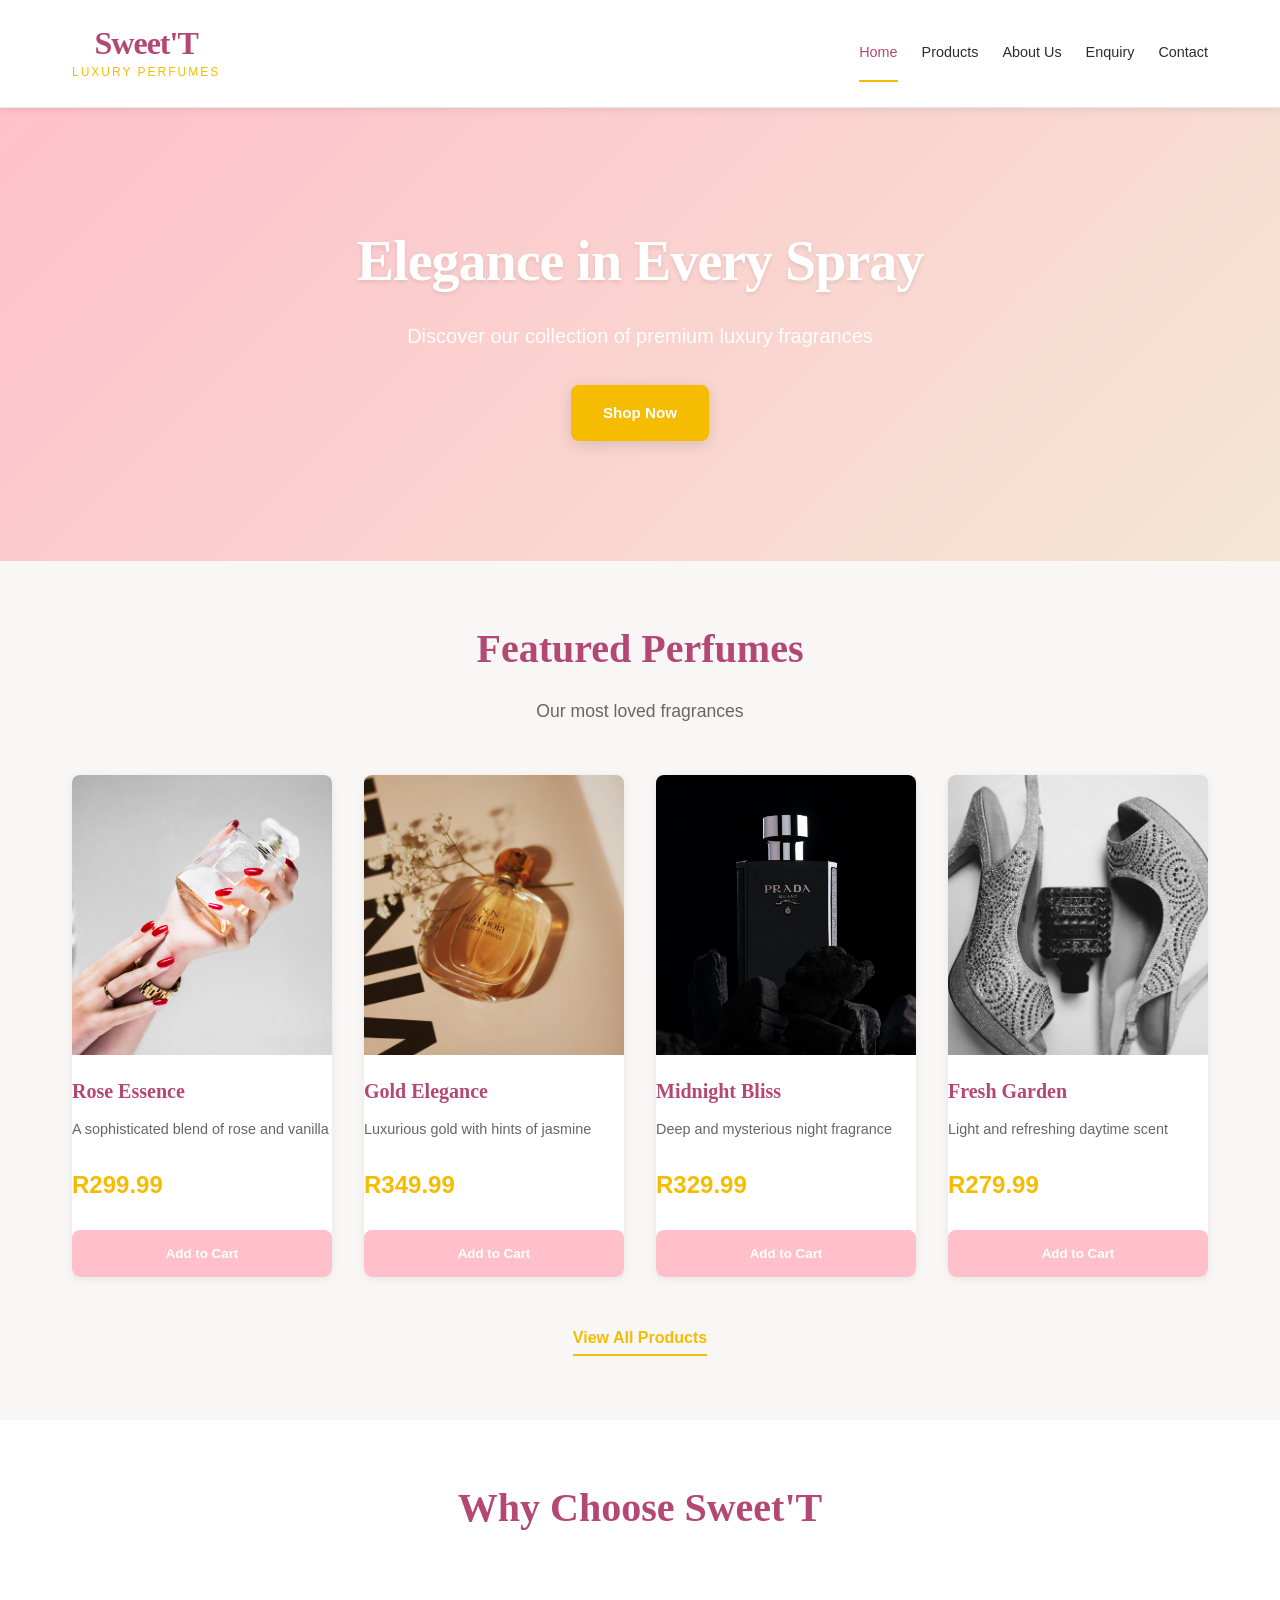
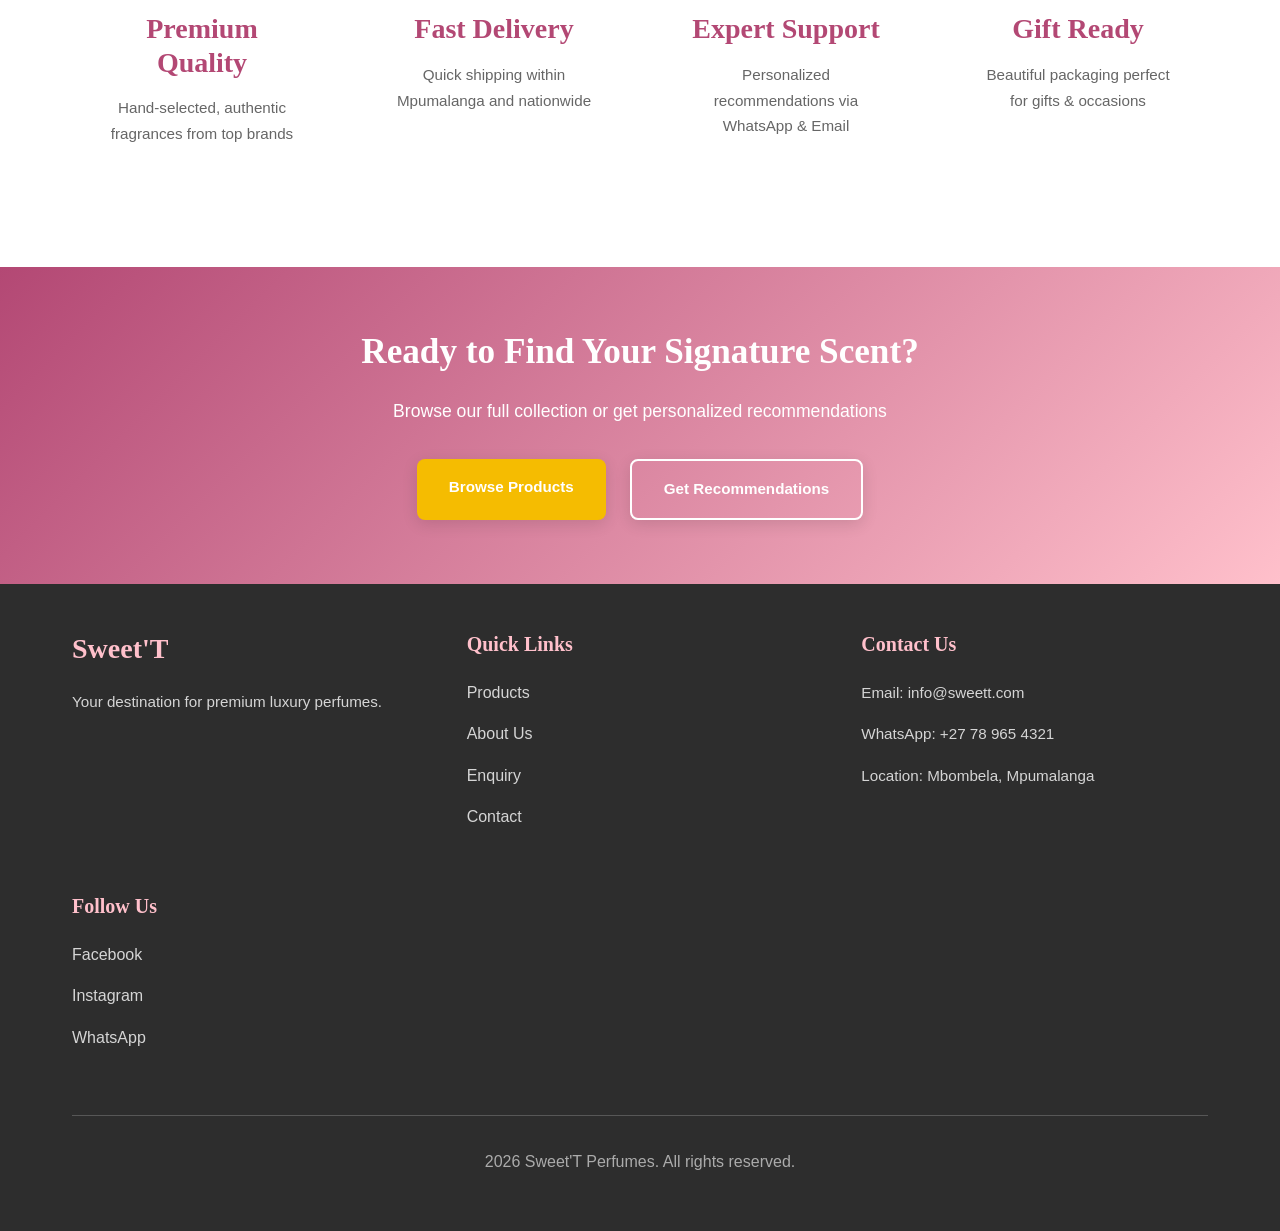
==== commit 81ec80e3: "Add files via upload" ====
--- a/sweet-t website/sweet-t website/index.html
+++ b/sweet-t website/sweet-t website/index.html
@@ -1,208 +1,208 @@
-<!DOCTYPE html>
-<html lang="en">
-<head>
-    <meta charset="UTF-8">
-    <meta name="viewport" content="width=device-width, initial-scale=1.0">
-    <title>Sweet'T - Premium Perfumes | Luxury Fragrances</title>
-    <meta name="description" content="Discover Sweet'T luxury perfumes. Premium fragrances for every occasion.">
-    <link rel="stylesheet" href="css/styles.css">
-</head>
-<body>
-    <!-- ===== HEADER / NAVIGATION ===== -->
-    <header class="header">
-        <div class="navbar">
-            <div class="container">
-                <!-- Logo -->
-                <div class="logo">
-                    <h1>Sweet'T</h1>
-                    <p class="tagline">Luxury Perfumes</p>
-                </div>
-
-                <!-- Navigation Menu -->
-                <nav class="nav-menu">
-                    <a href="index.html" class="nav-link active">Home</a>
-                    <a href="products.html" class="nav-link">Products</a>
-                    <a href="about_us.html" class="nav-link">About Us</a>
-                    <a href="enquiry.html" class="nav-link">Enquiry</a>
-                    <a href="contact.html" class="nav-link">Contact</a>
-                </nav>
-
-                <a href="contact.html" class="nav-link active">Contact</a>
-                <div class="hamburger">
-                    <span></span>
-                    <span></span>
-                    <span></span>
-                </div>
-            </div>
-        </div>
-    </header>
-
-    <!-- ===== HERO SECTION ===== -->
-    <section class="hero">
-        <div class="hero-content">
-            <h1 class="hero-title">Elegance in Every Spray</h1>
-            <p class="hero-subtitle">Discover our collection of premium luxury fragrances</p>
-            <a href="products.html" class="cta-button">Shop Now</a>
-        </div>
-    </section>
-
-    <!-- ===== MAIN CONTENT ===== -->
-    <main>
-        <!-- Featured Products Section -->
-        <section class="featured-products">
-            <div class="container">
-                <h2 class="section-title">Featured Perfumes</h2>
-                <p class="section-subtitle">Our most loved fragrances</p>
-
-                <div class="products-grid">
-                    <!-- Product Card 1 -->
-                    <div class="product-card">
-                        <div class="product-image">
-                            <img src="images/rose-essnce.jpg" alt="Rose Essence Perfume">
-                        </div>
-                        <h3 class="product-name">Rose Essence</h3>
-                        <p class="product-description">A sophisticated blend of rose and vanilla</p>
-                        <p class="product-price">R299.99</p>
-                        <button class="add-to-cart">Add to Cart</button>
-                    </div>
-
-                    <!-- Product Card 2 -->
-                    <div class="product-card">
-                        <div class="product-image">
-                            <img src="images/gold-elegance.jpg" alt="Gold Elegance Perfume">
-                        </div>
-                        <h3 class="product-name">Gold Elegance</h3>
-                        <p class="product-description">Luxurious gold with hints of jasmine</p>
-                        <p class="product-price">R349.99</p>
-                        <button class="add-to-cart">Add to Cart</button>
-                    </div>
-
-                    <!-- Product Card 3 -->
-                    <div class="product-card">
-                        <div class="product-image">
-                            <img src="images/midnight-bliss.jpg" alt="Midnight Bliss Perfume">
-                        </div>
-                        <h3 class="product-name">Midnight Bliss</h3>
-                        <p class="product-description">Deep and mysterious night fragrance</p>
-                        <p class="product-price">R329.99</p>
-                        <button class="add-to-cart">Add to Cart</button>
-                    </div>
-
-                    <!-- Product Card 4 -->
-                    <div class="product-card">
-                        <div class="product-image">
-                            <img src="images/fresh-garden.jpg" alt="Fresh Garden Perfume">
-                        </div>
-                        <h3 class="product-name">Fresh Garden</h3>
-                        <p class="product-description">Light and refreshing daytime scent</p>
-                        <p class="product-price">R279.99</p>
-                        <button class="add-to-cart">Add to Cart</button>
-                    </div>
-                </div>
-
-                <!-- View All Products Link -->
-                <div class="view-all">
-                    <a href="products.html" class="cta-link">View All Products </a>
-                </div>
-            </div>
-        </section>
-
-        <!-- Why Choose Us Section -->
-        <section class="why-us">
-            <div class="container">
-                <h2 class="section-title">Why Choose Sweet'T</h2>
-
-                <div class="features-grid">
-                    <!-- Feature 1 -->
-                    <div class="feature">
-                        <div class="feature-icon"></div>
-                        <h3>Premium Quality</h3>
-                        <p>Hand-selected, authentic fragrances from top brands</p>
-                    </div>
-
-                    <!-- Feature 2 -->
-                    <div class="feature">
-                        <div class="feature-icon"></div>
-                        <h3>Fast Delivery</h3>
-                        <p>Quick shipping within Mpumalanga and nationwide</p>
-                    </div>
-
-                    <!-- Feature 3 -->
-                    <div class="feature">
-                        <div class="feature-icon"></div>
-                        <h3>Expert Support</h3>
-                        <p>Personalized recommendations via WhatsApp & Email</p>
-                    </div>
-
-                    <!-- Feature 4 -->
-                    <div class="feature">
-                        <div class="feature-icon"></div>
-                        <h3>Gift Ready</h3>
-                        <p>Beautiful packaging perfect for gifts & occasions</p>
-                    </div>
-                </div>
-            </div>
-        </section>
-
-        <!-- Call to Action Section -->
-        <section class="cta-section">
-            <div class="container">
-                <h2>Ready to Find Your Signature Scent?</h2>
-                <p>Browse our full collection or get personalized recommendations</p>
-                <div class="cta-buttons">
-                    <a href="products.html" class="cta-button">Browse Products</a>
-                    <a href="enquiry.html" class="cta-button secondary">Get Recommendations</a>
-                </div>
-            </div>
-        </section>
-    </main>
-
-    <!-- ===== FOOTER ===== -->
-    <footer class="footer">
-        <div class="container">
-            <div class="footer-content">
-                <!-- Footer Column 1 - About -->
-                <div class="footer-section">
-                    <h3>Sweet'T</h3>
-                    <p>Your destination for premium luxury perfumes.</p>
-                </div>
-
-                <!-- Footer Column 2 - Quick Links -->
-                <div class="footer-section">
-                    <h4>Quick Links</h4>
-                    <ul>
-                        <li><a href="products.html">Products</a></li>
-                        <li><a href="about_us.html">About Us</a></li>
-                        <li><a href="enquiry.html">Enquiry</a></li>
-                        <li><a href="contact.html">Contact</a></li>
-                    </ul>
-                </div>
-
-                <!-- Footer Column 3 - Contact Info -->
-                <div class="footer-section">
-                    <h4>Contact Us</h4>
-                    <p>Email: info@sweett.com</p>
-                    <p>WhatsApp: +27 78 965 4321</p>
-                    <p>Location: Mbombela, Mpumalanga</p>
-                </div>
-
-                <!-- Footer Column 4 - Social Links -->
-                <div class="footer-section">
-                    <h4>Follow Us</h4>
-                    <ul>
-                        <li><a href="#">Facebook</a></li>
-                        <li><a href="#">Instagram</a></li>
-                        <li><a href="#">WhatsApp</a></li>
-                    </ul>
-                </div>
-            </div>
-
-            <!-- Copyright -->
-            <div class="footer-bottom">
-                <p> 2026 Sweet'T Perfumes. All rights reserved.</p>
-            </div>
-        </div>
-    </footer>
-
-</body>
+<!DOCTYPE html>
+<html lang="en">
+<head>
+    <meta charset="UTF-8">
+    <meta name="viewport" content="width=device-width, initial-scale=1.0">
+    <title>Sweet'T - Premium Perfumes | Luxury Fragrances</title>
+    <meta name="description" content="Discover Sweet'T luxury perfumes. Premium fragrances for every occasion.">
+    <link rel="stylesheet" href="css/styles.css">
+</head>
+<body>
+    <!-- ===== HEADER / NAVIGATION ===== -->
+    <header class="header">
+        <div class="navbar">
+            <div class="container">
+                <!-- Logo -->
+                <div class="logo">
+                    <h1>Sweet'T</h1>
+                    <p class="tagline">Luxury Perfumes</p>
+                </div>
+
+                <!-- Navigation Menu -->
+                <nav class="nav-menu" id="primary-navigation" aria-label="Main navigation">
+                    <a href="index.html" class="nav-link active">Home</a>
+                    <a href="products.html" class="nav-link">Products</a>
+                    <a href="about_us.html" class="nav-link">About Us</a>
+                    <a href="enquiry.html" class="nav-link">Enquiry</a>
+                    <a href="contact.html" class="nav-link">Contact</a>
+                </nav>
+
+                <button class="hamburger" type="button" aria-label="Open navigation menu" aria-expanded="false" aria-controls="primary-navigation">
+                    <span></span>
+                    <span></span>
+                    <span></span>
+                </button>
+            </div>
+        </div>
+    </header>
+
+    <!-- ===== HERO SECTION ===== -->
+    <section class="hero">
+        <div class="hero-content">
+            <h1 class="hero-title">Elegance in Every Spray</h1>
+            <p class="hero-subtitle">Discover our collection of premium luxury fragrances</p>
+            <a href="products.html" class="cta-button">Shop Now</a>
+        </div>
+    </section>
+
+    <!-- ===== MAIN CONTENT ===== -->
+    <main>
+        <!-- Featured Products Section -->
+        <section class="featured-products">
+            <div class="container">
+                <h2 class="section-title">Featured Perfumes</h2>
+                <p class="section-subtitle">Our most loved fragrances</p>
+
+                <div class="products-grid">
+                    <!-- Product Card 1 -->
+                    <div class="product-card">
+                        <div class="product-image">
+                            <img src="images/rose-essence.jpg" alt="Rose Essence Perfume">
+                        </div>
+                        <h3 class="product-name">Rose Essence</h3>
+                        <p class="product-description">A sophisticated blend of rose and vanilla</p>
+                        <p class="product-price">R299.99</p>
+                        <button class="add-to-cart">Add to Cart</button>
+                    </div>
+
+                    <!-- Product Card 2 -->
+                    <div class="product-card">
+                        <div class="product-image">
+                            <img src="images/gold-elegance.jpg" alt="Gold Elegance Perfume">
+                        </div>
+                        <h3 class="product-name">Gold Elegance</h3>
+                        <p class="product-description">Luxurious gold with hints of jasmine</p>
+                        <p class="product-price">R349.99</p>
+                        <button class="add-to-cart">Add to Cart</button>
+                    </div>
+
+                    <!-- Product Card 3 -->
+                    <div class="product-card">
+                        <div class="product-image">
+                            <img src="images/midnight-bliss.jpg" alt="Midnight Bliss Perfume">
+                        </div>
+                        <h3 class="product-name">Midnight Bliss</h3>
+                        <p class="product-description">Deep and mysterious night fragrance</p>
+                        <p class="product-price">R329.99</p>
+                        <button class="add-to-cart">Add to Cart</button>
+                    </div>
+
+                    <!-- Product Card 4 -->
+                    <div class="product-card">
+                        <div class="product-image">
+                            <img src="images/fresh-garden.jpg" alt="Fresh Garden Perfume">
+                        </div>
+                        <h3 class="product-name">Fresh Garden</h3>
+                        <p class="product-description">Light and refreshing daytime scent</p>
+                        <p class="product-price">R279.99</p>
+                        <button class="add-to-cart">Add to Cart</button>
+                    </div>
+                </div>
+
+                <!-- View All Products Link -->
+                <div class="view-all">
+                    <a href="products.html" class="cta-link">View All Products </a>
+                </div>
+            </div>
+        </section>
+
+        <!-- Why Choose Us Section -->
+        <section class="why-us">
+            <div class="container">
+                <h2 class="section-title">Why Choose Sweet'T</h2>
+
+                <div class="features-grid">
+                    <!-- Feature 1 -->
+                    <div class="feature">
+                        <div class="feature-icon"></div>
+                        <h3>Premium Quality</h3>
+                        <p>Hand-selected, authentic fragrances from top brands</p>
+                    </div>
+
+                    <!-- Feature 2 -->
+                    <div class="feature">
+                        <div class="feature-icon"></div>
+                        <h3>Fast Delivery</h3>
+                        <p>Quick shipping within Mpumalanga and nationwide</p>
+                    </div>
+
+                    <!-- Feature 3 -->
+                    <div class="feature">
+                        <div class="feature-icon"></div>
+                        <h3>Expert Support</h3>
+                        <p>Personalized recommendations via WhatsApp & Email</p>
+                    </div>
+
+                    <!-- Feature 4 -->
+                    <div class="feature">
+                        <div class="feature-icon"></div>
+                        <h3>Gift Ready</h3>
+                        <p>Beautiful packaging perfect for gifts & occasions</p>
+                    </div>
+                </div>
+            </div>
+        </section>
+
+        <!-- Call to Action Section -->
+        <section class="cta-section">
+            <div class="container">
+                <h2>Ready to Find Your Signature Scent?</h2>
+                <p>Browse our full collection or get personalized recommendations</p>
+                <div class="cta-buttons">
+                    <a href="products.html" class="cta-button">Browse Products</a>
+                    <a href="enquiry.html" class="cta-button secondary">Get Recommendations</a>
+                </div>
+            </div>
+        </section>
+    </main>
+
+    <!-- ===== FOOTER ===== -->
+    <footer class="footer">
+        <div class="container">
+            <div class="footer-content">
+                <!-- Footer Column 1 - About -->
+                <div class="footer-section">
+                    <h3>Sweet'T</h3>
+                    <p>Your destination for premium luxury perfumes.</p>
+                </div>
+
+                <!-- Footer Column 2 - Quick Links -->
+                <div class="footer-section">
+                    <h4>Quick Links</h4>
+                    <ul>
+                        <li><a href="products.html">Products</a></li>
+                        <li><a href="about_us.html">About Us</a></li>
+                        <li><a href="enquiry.html">Enquiry</a></li>
+                        <li><a href="contact.html">Contact</a></li>
+                    </ul>
+                </div>
+
+                <!-- Footer Column 3 - Contact Info -->
+                <div class="footer-section">
+                    <h4>Contact Us</h4>
+                    <p>Email: info@sweett.com</p>
+                    <p>WhatsApp: +27 78 965 4321</p>
+                    <p>Location: Mbombela, Mpumalanga</p>
+                </div>
+
+                <!-- Footer Column 4 - Social Links -->
+                <div class="footer-section">
+                    <h4>Follow Us</h4>
+                    <ul>
+                        <li><a href="#">Facebook</a></li>
+                        <li><a href="#">Instagram</a></li>
+                        <li><a href="#">WhatsApp</a></li>
+                    </ul>
+                </div>
+            </div>
+
+            <!-- Copyright -->
+            <div class="footer-bottom">
+                <p> 2026 Sweet'T Perfumes. All rights reserved.</p>
+            </div>
+        </div>
+    </footer>
+
+    <script src="sweet-t website/js/main.js" defer></script>
+</body>
 </html>
--- a/sweet-t website/sweet-t website/css/styles.css
+++ b/sweet-t website/sweet-t website/css/styles.css
@@ -1,1376 +1,1512 @@
-/* ============================================
-   SWEET'T PERFUME STORE - STYLESHEET
-   Color Scheme: Soft Pink, Gold, White
-   Typography: Playfair Display (Headings), Aptos (Body)
-   ============================================ */
-
-/* ===== CSS VARIABLES ===== */
-:root {
-    /* Color Palette */
-    --primary-pink: pink;
-    --dark-pink: rgb(179, 72, 116);
-    --accent-gold: #f5bc01;
-    --light-gold: #F5E6D3;
-    --white: #FFFFFF;
-    --dark-text: #2D2D2D;
-    --light-gray: #F9F7F5;
-    --border-gray: #E8E8E8;
-
-    /* Typography */
-    --heading-font: 'Playfair Display', serif;
-    --body-font: 'Aptos', -apple-system, BlinkMacSystemFont, 'Segoe UI', sans-serif;
-
-    /* Spacing */
-    --spacing-xs: 0.5rem;
-    --spacing-sm: 1rem;
-    --spacing-md: 1.5rem;
-    --spacing-lg: 2rem;
-    --spacing-xl: 3rem;
-    --spacing-xxl: 4rem;
-
-    /* Border Radius */
-    --radius-sm: 4px;
-    --radius-md: 8px;
-    --radius-lg: 12px;
-
-    /* Shadows */
-    --shadow-sm: 0 2px 8px rgba(0, 0, 0, 0.08);
-    --shadow-md: 0 4px 16px rgba(0, 0, 0, 0.12);
-    --shadow-lg: 0 8px 24px rgba(0, 0, 0, 0.15);
-
-    /* Transitions */
-    --transition: all 0.3s ease;
-}
-
-/* ===== RESET & BASE STYLES ===== */
-* {
-    margin: 0;
-    padding: 0;
-    box-sizing: border-box;
-}
-
-html {
-    scroll-behavior: smooth;
-}
-
-body {
-    font-family: var(--body-font);
-    color: var(--dark-text);
-    background-color: var(--white);
-    line-height: 1.6;
-    font-size: 16px;
-}
-
-/* ===== TYPOGRAPHY ===== */
-h1, h2, h3, h4, h5, h6 {
-    font-family: var(--heading-font);
-    font-weight: 700;
-    line-height: 1.2;
-    margin-bottom: var(--spacing-md);
-}
-
-h1 {
-    font-size: 3.5rem;
-    letter-spacing: -1px;
-}
-
-h2 {
-    font-size: 2.5rem;
-    margin-bottom: var(--spacing-lg);
-}
-
-h3 {
-    font-size: 1.75rem;
-}
-
-h4 {
-    font-size: 1.25rem;
-}
-
-p {
-    margin-bottom: var(--spacing-md);
-    font-size: 1rem;
-    line-height: 1.7;
-}
-
-a {
-    color: var(--accent-gold);
-    text-decoration: none;
-    transition: var(--transition);
-}
-
-a:hover {
-    color: var(--dark-pink);
-}
-
-button {
-    font-family: var(--body-font);
-    cursor: pointer;
-    transition: var(--transition);
-    border: none;
-}
-
-/* ===== CONTAINER & LAYOUT ===== */
-.container {
-    max-width: 1200px;
-    margin: 0 auto;
-    padding: 0 var(--spacing-md);
-}
-
-/* ===== HEADER & NAVIGATION ===== */
-.header {
-    background-color: var(--white);
-    border-bottom: 1px solid var(--border-gray);
-    position: sticky;
-    top: 0;
-    z-index: 100;
-    box-shadow: var(--shadow-sm);
-}
-
-.navbar {
-    padding: var(--spacing-md) 0;
-}
-
-.navbar .container {
-    display: flex;
-    justify-content: space-between;
-    align-items: center;
-}
-
-.logo {
-    display: flex;
-    flex-direction: column;
-    align-items: center;
-}
-
-.logo h1 {
-    font-size: 2rem;
-    margin: 0;
-    color: var(--dark-pink);
-}
-
-.tagline {
-    font-size: 0.75rem;
-    letter-spacing: 2px;
-    text-transform: uppercase;
-    color: var(--accent-gold);
-    margin: 0;
-}
-
-/* Navigation Menu */
-.nav-menu {
-    display: flex;
-    gap: var(--spacing-lg);
-    align-items: center;
-}
-
-.nav-link {
-    font-size: 0.95rem;
-    color: var(--dark-text);
-    padding: var(--spacing-sm) 0;
-    border-bottom: 2px solid transparent;
-    transition: var(--transition);
-}
-
-.nav-link:hover,
-.nav-link.active {
-    color: var(--dark-pink);
-    border-bottom-color: var(--accent-gold);
-}
-
-/* Hamburger Menu */
-.hamburger {
-    display: none;
-    flex-direction: column;
-    cursor: pointer;
-}
-
-.hamburger span {
-    width: 25px;
-    height: 3px;
-    background-color: var(--dark-text);
-    margin: 4px 0;
-    transition: var(--transition);
-    border-radius: var(--radius-sm);
-}
-
-/* ===== HERO SECTION ===== */
-.hero {
-    background: linear-gradient(135deg, var(--primary-pink) 0%, var(--light-gold) 100%);
-    padding: 100px var(--spacing-md);
-    text-align: center;
-    color: var(--white);
-    position: relative;
-    overflow: hidden;
-}
-
-.hero-content {
-    max-width: 700px;
-    margin: 0 auto;
-}
-
-.hero-title {
-    font-size: 3rem;
-    margin-bottom: var(--spacing-md);
-    text-shadow: 0 2px 4px rgba(0, 0, 0, 0.1);
-}
-
-.hero-subtitle {
-    font-size: 1.25rem;
-    margin-bottom: var(--spacing-lg);
-    font-weight: 300;
-    opacity: 0.95;
-}
-
-/* ===== BUTTONS ===== */
-.cta-button {
-    display: inline-block;
-    padding: var(--spacing-sm) var(--spacing-lg);
-    background-color: var(--accent-gold);
-    color: var(--white);
-    border-radius: var(--radius-md);
-    font-weight: 600;
-    font-size: 0.95rem;
-    box-shadow: var(--shadow-md);
-    transition: var(--transition);
-}
-
-.cta-button:hover {
-    background-color: var(--dark-pink);
-    transform: translateY(-2px);
-    box-shadow: var(--shadow-lg);
-    color: var(--white);
-}
-
-.cta-button.secondary {
-    background-color: transparent;
-    border: 2px solid var(--white);
-    color: var(--white);
-}
-
-.cta-button.secondary:hover {
-    background-color: var(--white);
-    color: var(--dark-pink);
-}
-
-.cta-link {
-    color: var(--accent-gold);
-    font-weight: 600;
-    display: inline-block;
-    padding-bottom: 4px;
-    border-bottom: 2px solid var(--accent-gold);
-}
-
-.cta-link:hover {
-    color: var(--dark-pink);
-    border-bottom-color: var(--dark-pink);
-}
-
-/* ===== MAIN CONTENT & SECTIONS ===== */
-main {
-    background-color: var(--white);
-}
-
-section {
-    padding: var(--spacing-xxl) var(--spacing-md);
-}
-
-.section-title {
-    text-align: center;
-    font-size: 2.5rem;
-    margin-bottom: var(--spacing-md);
-    color: var(--dark-pink);
-}
-
-.section-subtitle {
-    text-align: center;
-    font-size: 1.1rem;
-    color: #666;
-    margin-bottom: var(--spacing-xl);
-}
-
-/* ===== FEATURED PRODUCTS SECTION ===== */
-.featured-products {
-    background-color: var(--light-gray);
-}
-
-.products-grid {
-    display: grid;
-    grid-template-columns: repeat(auto-fit, minmax(250px, 1fr));
-    gap: var(--spacing-lg);
-    margin-bottom: var(--spacing-xl);
-}
-
-.product-card {
-    background-color: var(--white);
-    border-radius: var(--radius-md);
-    overflow: hidden;
-    box-shadow: var(--shadow-sm);
-    transition: var(--transition);
-}
-
-.product-card:hover {
-    box-shadow: var(--shadow-lg);
-    transform: translateY(-8px);
-}
-
-.product-image {
-    width: 100%;
-    height: 280px;
-    background-color: var(--light-gold);
-    display: flex;
-    align-items: center;
-    justify-content: center;
-    overflow: hidden;
-    position: relative;
-}
-
-.product-image img {
-    width: 100%;
-    height: 100%;
-    object-fit: cover;
-    transition: var(--transition);
-}
-
-.product-card:hover .product-image img {
-    transform: scale(1.05);
-}
-
-.product-badge {
-    position: absolute;
-    top: var(--spacing-sm);
-    right: var(--spacing-sm);
-    background-color: var(--primary-pink);
-    color: var(--white);
-    padding: 4px 12px;
-    border-radius: 20px;
-    font-size: 0.75rem;
-    font-weight: 600;
-}
-
-.product-info {
-    padding: var(--spacing-lg);
-}
-
-.product-name {
-    font-size: 1.25rem;
-    margin: var(--spacing-md) 0 var(--spacing-sm) 0;
-    color: var(--dark-pink);
-}
-
-.product-description {
-    font-size: 0.9rem;
-    color: #666;
-    margin-bottom: var(--spacing-md);
-    line-height: 1.5;
-}
-
-.product-details {
-    display: flex;
-    justify-content: space-between;
-    font-size: 0.85rem;
-    color: #999;
-    margin-bottom: var(--spacing-md);
-}
-
-.product-price {
-    font-size: 1.5rem;
-    font-weight: 700;
-    color: var(--accent-gold);
-    margin-bottom: var(--spacing-md);
-}
-
-.add-to-cart {
-    width: 100%;
-    padding: var(--spacing-sm);
-    background-color: var(--primary-pink);
-    color: var(--white);
-    border-radius: var(--radius-md);
-    font-weight: 600;
-    transition: var(--transition);
-}
-
-.add-to-cart:hover {
-    background-color: var(--dark-pink);
-}
-
-.view-all {
-    text-align: center;
-    margin-top: var(--spacing-xl);
-}
-
-/* ===== WHY CHOOSE US SECTION ===== */
-.why-us,
-.why-choose-us {
-    background-color: var(--white);
-}
-
-.features-grid {
-    display: grid;
-    grid-template-columns: repeat(auto-fit, minmax(250px, 1fr));
-    gap: var(--spacing-lg);
-}
-
-.feature,
-.value-card,
-.feature-item {
-    text-align: center;
-    padding: var(--spacing-lg);
-}
-
-.feature-icon,
-.value-icon {
-    font-size: 3rem;
-    margin-bottom: var(--spacing-md);
-    display: block;
-}
-
-.feature h3,
-.value-card h3 {
-    color: var(--dark-pink);
-    margin-bottom: var(--spacing-sm);
-}
-
-.feature p,
-.value-card p {
-    font-size: 0.95rem;
-    color: #666;
-}
-
-.feature-item {
-    text-align: left;
-    padding: var(--spacing-lg);
-    border-left: 4px solid var(--accent-gold);
-    background-color: var(--light-gray);
-    border-radius: var(--radius-md);
-}
-
-.feature-item h4 {
-    color: var(--dark-pink);
-    margin-bottom: var(--spacing-sm);
-}
-
-.feature-item p {
-    color: #666;
-    font-size: 0.95rem;
-}
-
-/* ===== CALL TO ACTION SECTION ===== */
-.cta-section {
-    background: linear-gradient(135deg, var(--dark-pink) 0%, var(--primary-pink) 100%);
-    color: var(--white);
-    text-align: center;
-    padding: var(--spacing-xxl) var(--spacing-md);
-}
-
-.cta-section h2 {
-    color: var(--white);
-    margin-bottom: var(--spacing-md);
-}
-
-.cta-section p {
-    font-size: 1.1rem;
-    margin-bottom: var(--spacing-lg);
-}
-
-.cta-buttons {
-    display: flex;
-    gap: var(--spacing-md);
-    justify-content: center;
-    flex-wrap: wrap;
-}
-
-/* ===== PAGE HERO ===== */
-.page-hero {
-    background: linear-gradient(135deg, var(--primary-pink) 0%, var(--light-gold) 100%);
-    color: var(--white);
-    text-align: center;
-    padding: 60px var(--spacing-md);
-}
-
-.page-hero h1 {
-    font-size: 2.5rem;
-    margin-bottom: var(--spacing-sm);
-}
-
-.page-hero p {
-    font-size: 1.1rem;
-    opacity: 0.95;
-}
-
-/* ===== ABOUT SECTION ===== */
-.about-section {
-    background-color: var(--light-gray);
-}
-
-.about-content {
-    display: grid;
-    grid-template-columns: 1fr 1fr;
-    gap: var(--spacing-xl);
-    align-items: center;
-}
-
-.about-text h2 {
-    color: var(--dark-pink);
-}
-
-.about-text p {
-    color: #666;
-    line-height: 1.8;
-}
-
-.about-image img {
-    width: 100%;
-    border-radius: var(--radius-lg);
-    box-shadow: var(--shadow-lg);
-}
-
-/* ===== MISSION & VISION ===== */
-.mission-vision {
-    background-color: var(--white);
-}
-
-.mission-vision-grid {
-    display: grid;
-    grid-template-columns: repeat(auto-fit, minmax(300px, 1fr));
-    gap: var(--spacing-xl);
-}
-
-.mission-card,
-.vision-card {
-    background-color: var(--light-gray);
-    padding: var(--spacing-xl);
-    border-radius: var(--radius-lg);
-    text-align: center;
-    box-shadow: var(--shadow-sm);
-}
-
-.mission-card .card-icon,
-.vision-card .card-icon {
-    font-size: 4rem;
-    margin-bottom: var(--spacing-md);
-}
-
-.mission-card h3,
-.vision-card h3 {
-    color: var(--dark-pink);
-    margin-bottom: var(--spacing-md);
-}
-
-.mission-card p,
-.vision-card p {
-    color: #666;
-    font-size: 1rem;
-    line-height: 1.6;
-}
-
-/* ===== VALUES SECTION ===== */
-.values-section {
-    background-color: var(--light-gray);
-}
-
-.values-grid {
-    display: grid;
-    grid-template-columns: repeat(auto-fit, minmax(250px, 1fr));
-    gap: var(--spacing-lg);
-}
-
-.value-card {
-    background-color: var(--white);
-    padding: var(--spacing-lg);
-    border-radius: var(--radius-md);
-    box-shadow: var(--shadow-sm);
-    transition: var(--transition);
-}
-
-.value-card:hover {
-    transform: translateY(-4px);
-    box-shadow: var(--shadow-md);
-}
-
-/* ===== PRODUCTS PAGE ===== */
-.products-section {
-    background-color: var(--light-gray);
-}
-
-.filter-section {
-    text-align: center;
-    margin-bottom: var(--spacing-xl);
-}
-
-.filter-section h3 {
-    color: var(--dark-pink);
-    margin-bottom: var(--spacing-lg);
-}
-
-.filter-buttons {
-    display: flex;
-    gap: var(--spacing-md);
-    justify-content: center;
-    flex-wrap: wrap;
-}
-
-.filter-btn {
-    padding: var(--spacing-sm) var(--spacing-lg);
-    background-color: var(--white);
-    color: var(--dark-text);
-    border: 2px solid var(--border-gray);
-    border-radius: var(--radius-md);
-    font-weight: 600;
-    cursor: pointer;
-    transition: var(--transition);
-}
-
-.filter-btn:hover,
-.filter-btn.active {
-    background-color: var(--primary-pink);
-    color: var(--white);
-    border-color: var(--primary-pink);
-}
-
-.product-category {
-    font-size: 0.85rem;
-    color: var(--accent-gold);
-    text-transform: uppercase;
-    letter-spacing: 0.5px;
-    margin-bottom: var(--spacing-sm);
-}
-
-.product-rating {
-    font-size: 0.85rem;
-    color: var(--accent-gold);
-}
-
-/* ===== ENQUIRY PAGE ===== */
-.enquiry-section {
-    background-color: var(--white);
-}
-
-.enquiry-wrapper {
-    display: grid;
-    grid-template-columns: 1fr 1fr;
-    gap: var(--spacing-xl);
-}
-
-.enquiry-info h2 {
-    color: var(--dark-pink);
-    margin-bottom: var(--spacing-lg);
-}
-
-.enquiry-info p {
-    color: #666;
-    margin-bottom: var(--spacing-lg);
-}
-
-.info-list {
-    display: flex;
-    flex-direction: column;
-    gap: var(--spacing-lg);
-    margin-bottom: var(--spacing-xl);
-}
-
-.info-item {
-    display: flex;
-    gap: var(--spacing-md);
-}
-
-.info-icon {
-    font-size: 2rem;
-    flex-shrink: 0;
-}
-
-.info-item h4 {
-    color: var(--dark-pink);
-    margin: 0 0 var(--spacing-sm) 0;
-}
-
-.info-item p {
-    color: #666;
-    font-size: 0.9rem;
-    margin: 0;
-}
-
-.response-time {
-    background-color: var(--light-gold);
-    padding: var(--spacing-lg);
-    border-radius: var(--radius-md);
-    text-align: center;
-    color: var(--dark-text);
-}
-
-.response-time p {
-    margin: 0;
-}
-
-/* ===== FORMS ===== */
-.enquiry-form-wrapper,
-.quick-contact {
-    background-color: var(--light-gray);
-    padding: var(--spacing-xl);
-    border-radius: var(--radius-lg);
-}
-
-.enquiry-form-wrapper h2,
-.quick-contact h2 {
-    color: var(--dark-pink);
-    margin-bottom: var(--spacing-lg);
-}
-
-.enquiry-form,
-.quick-form {
-    display: flex;
-    flex-direction: column;
-    gap: var(--spacing-md);
-}
-
-.form-group {
-    display: flex;
-    flex-direction: column;
-}
-
-.form-group label {
-    font-weight: 600;
-    color: var(--dark-text);
-    margin-bottom: var(--spacing-sm);
-    font-size: 0.95rem;
-}
-
-.form-group input,
-.form-group textarea,
-.form-group select {
-    padding: var(--spacing-sm) var(--spacing-md);
-    border: 2px solid var(--border-gray);
-    border-radius: var(--radius-md);
-    font-family: var(--body-font);
-    font-size: 0.95rem;
-    transition: var(--transition);
-    background-color: var(--white);
-}
-
-.form-group input:focus,
-.form-group textarea:focus,
-.form-group select:focus {
-    outline: none;
-    border-color: var(--accent-gold);
-    box-shadow: 0 0 0 3px rgba(212, 175, 55, 0.1);
-}
-
-.form-group textarea {
-    resize: vertical;
-    min-height: 120px;
-}
-
-.error-message {
-    color: #E74C3C;
-    font-size: 0.85rem;
-    margin-top: 4px;
-    display: none;
-}
-
-.form-group.error input,
-.form-group.error textarea,
-.form-group.error select {
-    border-color: #E74C3C;
-}
-
-.form-group.error .error-message {
-    display: block;
-}
-
-.character-count {
-    font-size: 0.75rem;
-    color: #999;
-    margin-top: 4px;
-}
-
-.radio-group {
-    display: flex;
-    gap: var(--spacing-lg);
-    flex-wrap: wrap;
-}
-
-.radio-label,
-.checkbox-label {
-    display: flex;
-    align-items: center;
-    gap: var(--spacing-sm);
-    cursor: pointer;
-    font-weight: 500;
-    color: var(--dark-text);
-}
-
-.radio-label input,
-.checkbox-label input {
-    cursor: pointer;
-    width: 18px;
-    height: 18px;
-    accent-color: var(--accent-gold);
-}
-
-.submit-btn {
-    padding: var(--spacing-sm) var(--spacing-lg);
-    background-color: var(--accent-gold);
-    color: var(--white);
-    border-radius: var(--radius-md);
-    font-weight: 600;
-    font-size: 0.95rem;
-    margin-top: var(--spacing-md);
-    transition: var(--transition);
-}
-
-.submit-btn:hover {
-    background-color: var(--dark-pink);
-}
-
-.success-message {
-    background-color: #D4EDDA;
-    color: #155724;
-    padding: var(--spacing-md);
-    border-radius: var(--radius-md);
-    margin-top: var(--spacing-md);
-    border-left: 4px solid #28A745;
-}
-
-/* ===== FAQ SECTION ===== */
-.faq-section {
-    background-color: var(--light-gray);
-}
-
-.faq-grid {
-    display: grid;
-    grid-template-columns: repeat(auto-fit, minmax(280px, 1fr));
-    gap: var(--spacing-lg);
-}
-
-.faq-item {
-    background-color: var(--white);
-    padding: var(--spacing-lg);
-    border-radius: var(--radius-md);
-    box-shadow: var(--shadow-sm);
-}
-
-.faq-item h4 {
-    color: var(--dark-pink);
-    margin-bottom: var(--spacing-sm);
-}
-
-.faq-item p {
-    color: #666;
-    font-size: 0.95rem;
-    margin: 0;
-}
-
-/* ===== CONTACT PAGE ===== */
-.contact-section {
-    background-color: var(--light-gray);
-}
-
-.contact-wrapper {
-    display: grid;
-    grid-template-columns: 1fr 1fr;
-    gap: var(--spacing-xl);
-}
-
-.contact-info h2 {
-    color: var(--dark-pink);
-    margin-bottom: var(--spacing-lg);
-}
-
-.contact-item {
-    background-color: var(--white);
-    padding: var(--spacing-lg);
-    border-radius: var(--radius-md);
-    box-shadow: var(--shadow-sm);
-    margin-bottom: var(--spacing-lg);
-    display: flex;
-    gap: var(--spacing-lg);
-}
-
-.contact-icon {
-    font-size: 2rem;
-    flex-shrink: 0;
-}
-
-.contact-details h3 {
-    color: var(--dark-pink);
-    margin-bottom: var(--spacing-sm);
-}
-
-.contact-details p {
-    color: #666;
-    font-size: 0.95rem;
-    margin: var(--spacing-sm) 0;
-}
-
-.contact-meta {
-    font-size: 0.85rem;
-    color: #999 !important;
-}
-
-.contact-link {
-    color: var(--accent-gold);
-    font-weight: 600;
-    display: inline-block;
-    margin-top: var(--spacing-sm);
-}
-
-.contact-link:hover {
-    color: var(--dark-pink);
-}
-
-.business-hours {
-    background-color: var(--light-gold);
-    padding: var(--spacing-lg);
-    border-radius: var(--radius-md);
-    margin-top: var(--spacing-lg);
-}
-
-.business-hours h3 {
-    color: var(--dark-pink);
-    margin-bottom: var(--spacing-md);
-}
-
-.hours-list {
-    display: flex;
-    flex-direction: column;
-    gap: var(--spacing-sm);
-}
-
-.hour-item {
-    display: flex;
-    justify-content: space-between;
-    padding: var(--spacing-sm) 0;
-    border-bottom: 1px solid rgba(212, 175, 55, 0.3);
-}
-
-.hour-item:last-child {
-    border-bottom: none;
-}
-
-.quick-contact {
-    background-color: var(--light-gray);
-    padding: var(--spacing-xl);
-    border-radius: var(--radius-lg);
-    height: fit-content;
-    position: sticky;
-    top: 100px;
-}
-
-.quick-contact h2 {
-    color: var(--dark-pink);
-    margin-bottom: var(--spacing-lg);
-}
-
-/* ===== MAP SECTION ===== */
-.map-section {
-    background-color: var(--white);
-}
-
-.map-container {
-    width: 100%;
-    margin-bottom: var(--spacing-xl);
-    border-radius: var(--radius-lg);
-    overflow: hidden;
-    box-shadow: var(--shadow-md);
-}
-
-.map-info {
-    background-color: var(--light-gold);
-    padding: var(--spacing-lg);
-    text-align: center;
-    border-radius: var(--radius-md);
-    color: var(--dark-text);
-}
-
-/* ===== SOCIAL SECTION ===== */
-.social-section {
-    background-color: var(--light-gray);
-}
-
-.social-links {
-    display: flex;
-    gap: var(--spacing-lg);
-    justify-content: center;
-    flex-wrap: wrap;
-}
-
-.social-btn {
-    display: inline-flex;
-    align-items: center;
-    gap: var(--spacing-sm);
-    padding: var(--spacing-sm) var(--spacing-lg);
-    border-radius: var(--radius-md);
-    font-weight: 600;
-    transition: var(--transition);
-    color: var(--white);
-    text-decoration: none;
-}
-
-.social-btn.facebook {
-    background-color: #1877F2;
-}
-
-.social-btn.instagram {
-    background: linear-gradient(135deg, #667eea 0%, #764ba2 100%);
-}
-
-.social-btn.whatsapp {
-    background-color: #25D366;
-}
-
-.social-btn:hover {
-    transform: translateY(-2px);
-    box-shadow: var(--shadow-md);
-}
-
-/* ===== NEWSLETTER SECTION ===== */
-.newsletter-section {
-    background: linear-gradient(135deg, var(--primary-pink) 0%, var(--accent-gold) 100%);
-    color: var(--white);
-}
-
-.newsletter-content {
-    text-align: center;
-    max-width: 600px;
-    margin: 0 auto;
-}
-
-.newsletter-content h2 {
-    color: var(--white);
-    margin-bottom: var(--spacing-md);
-}
-
-.newsletter-content p {
-    color: rgba(255, 255, 255, 0.95);
-    margin-bottom: var(--spacing-lg);
-}
-
-.newsletter-form {
-    display: flex;
-    gap: var(--spacing-sm);
-    flex-wrap: wrap;
-    justify-content: center;
-}
-
-.newsletter-form input {
-    flex: 1;
-    min-width: 250px;
-    padding: var(--spacing-sm) var(--spacing-md);
-    border: none;
-    border-radius: var(--radius-md);
-    font-family: var(--body-font);
-}
-
-.newsletter-form input:focus {
-    outline: none;
-    box-shadow: 0 0 0 3px rgba(255, 255, 255, 0.2);
-}
-
-/* ===== FOOTER ===== */
-.footer {
-    background-color: var(--dark-text);
-    color: var(--white);
-    padding: var(--spacing-xl) var(--spacing-md) var(--spacing-lg);
-}
-
-.footer-content {
-    display: grid;
-    grid-template-columns: repeat(auto-fit, minmax(250px, 1fr));
-    gap: var(--spacing-xl);
-    margin-bottom: var(--spacing-xl);
-}
-
-.footer-section h3,
-.footer-section h4 {
-    color: var(--primary-pink);
-    margin-bottom: var(--spacing-md);
-}
-
-.footer-section p {
-    color: rgba(255, 255, 255, 0.8);
-    font-size: 0.95rem;
-    margin-bottom: var(--spacing-sm);
-}
-
-.footer-section ul {
-    list-style: none;
-}
-
-.footer-section ul li {
-    margin-bottom: var(--spacing-sm);
-}
-
-.footer-section a {
-    color: rgba(255, 255, 255, 0.8);
-    transition: var(--transition);
-}
-
-.footer-section a:hover {
-    color: var(--primary-pink);
-}
-
-.footer-bottom {
-    text-align: center;
-    padding-top: var(--spacing-lg);
-    border-top: 1px solid rgba(255, 255, 255, 0.2);
-    color: rgba(255, 255, 255, 0.6);
-    font-size: 0.9rem;
-}
-
-/* ===== RESPONSIVE DESIGN - MOBILE FIRST ===== */
-
-/* Tablet - 768px and up */
-@media (min-width: 768px) {
-    h1 {
-        font-size: 3rem;
-    }
-
-    h2 {
-        font-size: 2.2rem;
-    }
-
-    .container {
-        padding: 0 var(--spacing-lg);
-    }
-
-    .nav-menu {
-        gap: var(--spacing-md);
-    }
-
-    .nav-link {
-        font-size: 0.9rem;
-    }
-
-    .hero {
-        padding: 120px var(--spacing-lg);
-    }
-
-    .hero-title {
-        font-size: 3.5rem;
-    }
-
-    .about-content {
-        grid-template-columns: 1fr 1fr;
-    }
-
-    .enquiry-wrapper {
-        grid-template-columns: 1fr 1fr;
-    }
-
-    .contact-wrapper {
-        grid-template-columns: 1fr 1fr;
-    }
-
-    .quick-contact {
-        position: sticky;
-    }
-}
-
-/* Mobile - up to 767px */
-@media (max-width: 767px) {
-    h1 {
-        font-size: 2rem;
-    }
-
-    h2 {
-        font-size: 1.75rem;
-    }
-
-    .navbar .container {
-        flex-wrap: wrap;
-    }
-
-    .nav-menu {
-        display: none;
-        flex-direction: column;
-        gap: var(--spacing-md);
-        width: 100%;
-        padding: var(--spacing-lg) 0;
-        border-top: 1px solid var(--border-gray);
-        margin-top: var(--spacing-md);
-    }
-
-    .nav-menu.active {
-        display: flex;
-    }
-
-    .hamburger {
-        display: flex;
-    }
-
-    .hero {
-        padding: 60px var(--spacing-md);
-    }
-
-    .hero-title {
-        font-size: 2rem;
-    }
-
-    .hero-subtitle {
-        font-size: 1rem;
-    }
-
-    .page-hero h1 {
-        font-size: 1.75rem;
-    }
-
-    .section-title {
-        font-size: 1.75rem;
-    }
-
-    .cta-buttons {
-        flex-direction: column;
-        gap: var(--spacing-md);
-    }
-
-    .cta-button {
-        width: 100%;
-    }
-
-    .products-grid {
-        grid-template-columns: repeat(2, 1fr);
-        gap: var(--spacing-md);
-    }
-
-    .filter-buttons {
-        flex-direction: column;
-        align-items: stretch;
-    }
-
-    .filter-btn {
-        width: 100%;
-    }
-
-    .features-grid,
-    .values-grid,
-    .mission-vision-grid,
-    .faq-grid {
-        grid-template-columns: 1fr;
-    }
-
-    .about-content {
-        grid-template-columns: 1fr;
-        gap: var(--spacing-lg);
-    }
-
-    .enquiry-wrapper {
-        grid-template-columns: 1fr;
-    }
-
-    .contact-wrapper {
-        grid-template-columns: 1fr;
-    }
-
-    .quick-contact {
-        position: static;
-    }
-
-    .info-item,
-    .contact-item {
-        flex-direction: column;
-    }
-
-    .info-icon,
-    .contact-icon {
-        font-size: 1.5rem;
-    }
-
-    .radio-group {
-        flex-direction: column;
-        gap: var(--spacing-sm);
-    }
-
-    .newsletter-form {
-        flex-direction: column;
-    }
-
-    .newsletter-form input {
-        min-width: auto;
-        width: 100%;
-    }
-
-    .footer-content {
-        grid-template-columns: 1fr;
-    }
-
-    .map-container {
-        height: 300px;
-    }
-}
-
-/* Small devices - up to 480px */
-@media (max-width: 480px) {
-    :root {
-        font-size: 14px;
-    }
-
-    h1 {
-        font-size: 1.5rem;
-    }
-
-    h2 {
-        font-size: 1.25rem;
-    }
-
-    .logo h1 {
-        font-size: 1.25rem;
-    }
-
-    .hero {
-        padding: 40px var(--spacing-md);
-    }
-
-    .hero-title {
-        font-size: 1.5rem;
-    }
-
-    .section-title {
-        font-size: 1.5rem;
-    }
-
-    .products-grid {
-        grid-template-columns: 1fr;
-    }
-
-    .page-hero {
-        padding: 40px var(--spacing-md);
-    }
-
-    .page-hero h1 {
-        font-size: 1.5rem;
-    }
-
-    .product-image {
-        height: 220px;
-    }
-
-    section {
-        padding: var(--spacing-xl) var(--spacing-md);
-    }
-
-    .cta-section {
-        padding: var(--spacing-lg) var(--spacing-md);
-    }
-}
-
-/* High DPI devices */
-@media (-webkit-min-device-pixel-ratio: 2), (min-resolution: 192dpi) {
-    .product-image img,
-    .about-image img {
-        image-rendering: -webkit-optimize-contrast;
-    }
-}
-
-/* Accessibility - Prefers reduced motion */
-@media (prefers-reduced-motion: reduce) {
-    * {
-        animation-duration: 0.01ms !important;
-        animation-iteration-count: 1 !important;
-        transition-duration: 0.01ms !important;
-    }
-}
-
-/* Accessibility - Dark mode preference */
-@media (prefers-color-scheme: dark) {
-    /* Keep light mode as default, but could adjust if needed */
-}+/* ============================================
+   SWEET'T PERFUME STORE - STYLESHEET
+   Color Scheme: Soft Pink, Gold, White
+   Typography: Playfair Display (Headings), Aptos (Body)
+   ============================================ */
+
+/* ===== CSS VARIABLES ===== */
+:root {
+    /* Color Palette */
+    --primary-pink: pink;
+    --dark-pink: rgb(179, 72, 116);
+    --accent-gold: #f5bc01;
+    --light-gold: #F5E6D3;
+    --white: #FFFFFF;
+    --dark-text: #2D2D2D;
+    --light-gray: #F9F7F5;
+    --border-gray: #E8E8E8;
+
+    /* Typography */
+    --heading-font: 'Playfair Display', serif;
+    --body-font: 'Aptos', -apple-system, BlinkMacSystemFont, 'Segoe UI', sans-serif;
+
+    /* Spacing */
+    --spacing-xs: 0.5rem;
+    --spacing-sm: 1rem;
+    --spacing-md: 1.5rem;
+    --spacing-lg: 2rem;
+    --spacing-xl: 3rem;
+    --spacing-xxl: 4rem;
+
+    /* Border Radius */
+    --radius-sm: 4px;
+    --radius-md: 8px;
+    --radius-lg: 12px;
+
+    /* Shadows */
+    --shadow-sm: 0 2px 8px rgba(0, 0, 0, 0.08);
+    --shadow-md: 0 4px 16px rgba(0, 0, 0, 0.12);
+    --shadow-lg: 0 8px 24px rgba(0, 0, 0, 0.15);
+
+    /* Transitions */
+    --transition: all 0.3s ease;
+}
+
+/* ===== RESET & BASE STYLES ===== */
+* {
+    margin: 0;
+    padding: 0;
+    box-sizing: border-box;
+}
+
+html {
+    scroll-behavior: smooth;
+}
+
+body {
+    font-family: var(--body-font);
+    color: var(--dark-text);
+    background-color: var(--white);
+    line-height: 1.6;
+    font-size: 16px;
+}
+
+/* ===== TYPOGRAPHY ===== */
+h1, h2, h3, h4, h5, h6 {
+    font-family: var(--heading-font);
+    font-weight: 700;
+    line-height: 1.2;
+    margin-bottom: var(--spacing-md);
+}
+
+h1 {
+    font-size: 3.5rem;
+    letter-spacing: -1px;
+}
+
+h2 {
+    font-size: 2.5rem;
+    margin-bottom: var(--spacing-lg);
+}
+
+h3 {
+    font-size: 1.75rem;
+}
+
+h4 {
+    font-size: 1.25rem;
+}
+
+p {
+    margin-bottom: var(--spacing-md);
+    font-size: 1rem;
+    line-height: 1.7;
+}
+
+a {
+    color: var(--accent-gold);
+    text-decoration: none;
+    transition: var(--transition);
+}
+
+a:hover {
+    color: var(--dark-pink);
+}
+
+button {
+    font-family: var(--body-font);
+    cursor: pointer;
+    transition: var(--transition);
+    border: none;
+}
+
+/* ===== CONTAINER & LAYOUT ===== */
+.container {
+    max-width: 1200px;
+    margin: 0 auto;
+    padding: 0 var(--spacing-md);
+}
+
+/* ===== HEADER & NAVIGATION ===== */
+.header {
+    background-color: var(--white);
+    border-bottom: 1px solid var(--border-gray);
+    position: sticky;
+    top: 0;
+    z-index: 100;
+    box-shadow: var(--shadow-sm);
+}
+
+.navbar {
+    padding: var(--spacing-md) 0;
+}
+
+.navbar .container {
+    display: flex;
+    justify-content: space-between;
+    align-items: center;
+}
+
+.logo {
+    display: flex;
+    flex-direction: column;
+    align-items: center;
+}
+
+.logo h1 {
+    font-size: 2rem;
+    margin: 0;
+    color: var(--dark-pink);
+}
+
+.tagline {
+    font-size: 0.75rem;
+    letter-spacing: 2px;
+    text-transform: uppercase;
+    color: var(--accent-gold);
+    margin: 0;
+}
+
+/* Navigation Menu */
+.nav-menu {
+    display: flex;
+    gap: var(--spacing-lg);
+    align-items: center;
+}
+
+.nav-link {
+    font-size: 0.95rem;
+    color: var(--dark-text);
+    padding: var(--spacing-sm) 0;
+    border-bottom: 2px solid transparent;
+    transition: var(--transition);
+}
+
+.nav-link:hover,
+.nav-link.active {
+    color: var(--dark-pink);
+    border-bottom-color: var(--accent-gold);
+}
+
+/* Hamburger Menu */
+.hamburger {
+    display: none;
+    flex-direction: column;
+    justify-content: center;
+    cursor: pointer;
+    border: 0;
+    padding: 0.5rem;
+    background: transparent;
+    border-radius: var(--radius-sm);
+}
+
+.hamburger span {
+    width: 25px;
+    height: 3px;
+    background-color: var(--dark-text);
+    margin: 4px 0;
+    transition: var(--transition);
+    border-radius: var(--radius-sm);
+}
+
+/* Visible keyboard focus for links, buttons and form controls */
+:focus-visible {
+    outline: 3px solid var(--accent-gold);
+    outline-offset: 3px;
+    border-radius: 3px;
+}
+
+.hamburger:focus-visible {
+    outline: 3px solid var(--accent-gold);
+    outline-offset: 3px;
+}
+
+.hamburger[aria-expanded="true"] span:first-child {
+    transform: translateY(11px) rotate(45deg);
+}
+
+.hamburger[aria-expanded="true"] span:nth-child(2) {
+    opacity: 0;
+}
+
+.hamburger[aria-expanded="true"] span:last-child {
+    transform: translateY(-11px) rotate(-45deg);
+}
+
+/* ===== HERO SECTION ===== */
+.hero {
+    background: linear-gradient(135deg, var(--primary-pink) 0%, var(--light-gold) 100%);
+    padding: 100px var(--spacing-md);
+    text-align: center;
+    color: var(--white);
+    position: relative;
+    overflow: hidden;
+}
+
+.hero-content {
+    max-width: 700px;
+    margin: 0 auto;
+}
+
+.hero-title {
+    font-size: 3rem;
+    margin-bottom: var(--spacing-md);
+    text-shadow: 0 2px 4px rgba(0, 0, 0, 0.1);
+}
+
+.hero-subtitle {
+    font-size: 1.25rem;
+    margin-bottom: var(--spacing-lg);
+    font-weight: 300;
+    opacity: 0.95;
+}
+
+/* ===== BUTTONS ===== */
+.cta-button {
+    display: inline-block;
+    padding: var(--spacing-sm) var(--spacing-lg);
+    background-color: var(--accent-gold);
+    color: var(--white);
+    border-radius: var(--radius-md);
+    font-weight: 600;
+    font-size: 0.95rem;
+    box-shadow: var(--shadow-md);
+    transition: var(--transition);
+}
+
+.cta-button:hover {
+    background-color: var(--dark-pink);
+    transform: translateY(-2px);
+    box-shadow: var(--shadow-lg);
+    color: var(--white);
+}
+
+.cta-button.secondary {
+    background-color: transparent;
+    border: 2px solid var(--white);
+    color: var(--white);
+}
+
+.cta-button.secondary:hover {
+    background-color: var(--white);
+    color: var(--dark-pink);
+}
+
+.cta-link {
+    color: var(--accent-gold);
+    font-weight: 600;
+    display: inline-block;
+    padding-bottom: 4px;
+    border-bottom: 2px solid var(--accent-gold);
+}
+
+.cta-link:hover {
+    color: var(--dark-pink);
+    border-bottom-color: var(--dark-pink);
+}
+
+/* ===== MAIN CONTENT & SECTIONS ===== */
+main {
+    background-color: var(--white);
+}
+
+section {
+    padding: var(--spacing-xxl) var(--spacing-md);
+}
+
+.section-title {
+    text-align: center;
+    font-size: 2.5rem;
+    margin-bottom: var(--spacing-md);
+    color: var(--dark-pink);
+}
+
+.section-subtitle {
+    text-align: center;
+    font-size: 1.1rem;
+    color: #666;
+    margin-bottom: var(--spacing-xl);
+}
+
+/* ===== FEATURED PRODUCTS SECTION ===== */
+.featured-products {
+    background-color: var(--light-gray);
+}
+
+.products-grid {
+    display: grid;
+    grid-template-columns: repeat(auto-fit, minmax(250px, 1fr));
+    gap: var(--spacing-lg);
+    margin-bottom: var(--spacing-xl);
+}
+
+.product-card {
+    background-color: var(--white);
+    border-radius: var(--radius-md);
+    overflow: hidden;
+    box-shadow: var(--shadow-sm);
+    transition: var(--transition);
+}
+
+.product-card:hover {
+    box-shadow: var(--shadow-lg);
+    transform: translateY(-8px);
+}
+
+.product-image {
+    width: 100%;
+    height: 280px;
+    background-color: var(--light-gold);
+    display: flex;
+    align-items: center;
+    justify-content: center;
+    overflow: hidden;
+    position: relative;
+}
+
+.product-image img {
+    width: 100%;
+    height: 100%;
+    object-fit: cover;
+    transition: var(--transition);
+}
+
+.product-card:hover .product-image img {
+    transform: scale(1.05);
+}
+
+.product-badge {
+    position: absolute;
+    top: var(--spacing-sm);
+    right: var(--spacing-sm);
+    background-color: var(--primary-pink);
+    color: var(--white);
+    padding: 4px 12px;
+    border-radius: 20px;
+    font-size: 0.75rem;
+    font-weight: 600;
+}
+
+.product-info {
+    padding: var(--spacing-lg);
+}
+
+.product-name {
+    font-size: 1.25rem;
+    margin: var(--spacing-md) 0 var(--spacing-sm) 0;
+    color: var(--dark-pink);
+}
+
+.product-description {
+    font-size: 0.9rem;
+    color: #666;
+    margin-bottom: var(--spacing-md);
+    line-height: 1.5;
+}
+
+.product-details {
+    display: flex;
+    justify-content: space-between;
+    font-size: 0.85rem;
+    color: #999;
+    margin-bottom: var(--spacing-md);
+}
+
+.product-price {
+    font-size: 1.5rem;
+    font-weight: 700;
+    color: var(--accent-gold);
+    margin-bottom: var(--spacing-md);
+}
+
+.add-to-cart {
+    display: inline-block;
+    text-align: center;
+    text-decoration: none;
+    width: 100%;
+    padding: var(--spacing-sm);
+    background-color: var(--primary-pink);
+    color: var(--white);
+    border-radius: var(--radius-md);
+    font-weight: 600;
+    transition: var(--transition);
+}
+
+.add-to-cart:hover {
+    background-color: var(--dark-pink);
+}
+
+.view-all {
+    text-align: center;
+    margin-top: var(--spacing-xl);
+}
+
+/* ===== WHY CHOOSE US SECTION ===== */
+.why-us,
+.why-choose-us {
+    background-color: var(--white);
+}
+
+.features-grid {
+    display: grid;
+    grid-template-columns: repeat(auto-fit, minmax(250px, 1fr));
+    gap: var(--spacing-lg);
+}
+
+.feature,
+.value-card,
+.feature-item {
+    text-align: center;
+    padding: var(--spacing-lg);
+}
+
+.feature-icon,
+.value-icon {
+    font-size: 3rem;
+    margin-bottom: var(--spacing-md);
+    display: block;
+}
+
+.feature h3,
+.value-card h3 {
+    color: var(--dark-pink);
+    margin-bottom: var(--spacing-sm);
+}
+
+.feature p,
+.value-card p {
+    font-size: 0.95rem;
+    color: #666;
+}
+
+.feature-item {
+    text-align: left;
+    padding: var(--spacing-lg);
+    border-left: 4px solid var(--accent-gold);
+    background-color: var(--light-gray);
+    border-radius: var(--radius-md);
+}
+
+.feature-item h4 {
+    color: var(--dark-pink);
+    margin-bottom: var(--spacing-sm);
+}
+
+.feature-item p {
+    color: #666;
+    font-size: 0.95rem;
+}
+
+/* ===== CALL TO ACTION SECTION ===== */
+.cta-section {
+    background: linear-gradient(135deg, var(--dark-pink) 0%, var(--primary-pink) 100%);
+    color: var(--white);
+    text-align: center;
+    padding: var(--spacing-xxl) var(--spacing-md);
+}
+
+.cta-section h2 {
+    color: var(--white);
+    margin-bottom: var(--spacing-md);
+}
+
+.cta-section p {
+    font-size: 1.1rem;
+    margin-bottom: var(--spacing-lg);
+}
+
+.cta-buttons {
+    display: flex;
+    gap: var(--spacing-md);
+    justify-content: center;
+    flex-wrap: wrap;
+}
+
+/* ===== PAGE HERO ===== */
+.page-hero {
+    background: linear-gradient(135deg, var(--primary-pink) 0%, var(--light-gold) 100%);
+    color: var(--white);
+    text-align: center;
+    padding: 60px var(--spacing-md);
+}
+
+.page-hero h1 {
+    font-size: 2.5rem;
+    margin-bottom: var(--spacing-sm);
+}
+
+.page-hero p {
+    font-size: 1.1rem;
+    opacity: 0.95;
+}
+
+/* ===== ABOUT SECTION ===== */
+.about-section {
+    background-color: var(--light-gray);
+}
+
+.about-content {
+    display: grid;
+    grid-template-columns: 1fr 1fr;
+    gap: var(--spacing-xl);
+    align-items: center;
+}
+
+.about-text h2 {
+    color: var(--dark-pink);
+}
+
+.about-text p {
+    color: #666;
+    line-height: 1.8;
+}
+
+.about-image img {
+    width: 100%;
+    border-radius: var(--radius-lg);
+    box-shadow: var(--shadow-lg);
+}
+
+/* ===== MISSION & VISION ===== */
+.mission-vision {
+    background-color: var(--white);
+}
+
+.mission-vision-grid {
+    display: grid;
+    grid-template-columns: repeat(auto-fit, minmax(300px, 1fr));
+    gap: var(--spacing-xl);
+}
+
+.mission-card,
+.vision-card {
+    background-color: var(--light-gray);
+    padding: var(--spacing-xl);
+    border-radius: var(--radius-lg);
+    text-align: center;
+    box-shadow: var(--shadow-sm);
+}
+
+.mission-card .card-icon,
+.vision-card .card-icon {
+    font-size: 4rem;
+    margin-bottom: var(--spacing-md);
+}
+
+.mission-card h3,
+.vision-card h3 {
+    color: var(--dark-pink);
+    margin-bottom: var(--spacing-md);
+}
+
+.mission-card p,
+.vision-card p {
+    color: #666;
+    font-size: 1rem;
+    line-height: 1.6;
+}
+
+/* ===== VALUES SECTION ===== */
+.values-section {
+    background-color: var(--light-gray);
+}
+
+.values-grid {
+    display: grid;
+    grid-template-columns: repeat(auto-fit, minmax(250px, 1fr));
+    gap: var(--spacing-lg);
+}
+
+.value-card {
+    background-color: var(--white);
+    padding: var(--spacing-lg);
+    border-radius: var(--radius-md);
+    box-shadow: var(--shadow-sm);
+    transition: var(--transition);
+}
+
+.value-card:hover {
+    transform: translateY(-4px);
+    box-shadow: var(--shadow-md);
+}
+
+/* ===== PRODUCTS PAGE ===== */
+.products-section {
+    background-color: var(--light-gray);
+}
+
+.filter-section {
+    text-align: center;
+    margin-bottom: var(--spacing-xl);
+}
+
+.filter-section h3 {
+    color: var(--dark-pink);
+    margin-bottom: var(--spacing-lg);
+}
+
+.filter-buttons {
+    display: flex;
+    gap: var(--spacing-md);
+    justify-content: center;
+    flex-wrap: wrap;
+}
+
+.filter-btn {
+    padding: var(--spacing-sm) var(--spacing-lg);
+    background-color: var(--white);
+    color: var(--dark-text);
+    border: 2px solid var(--border-gray);
+    border-radius: var(--radius-md);
+    font-weight: 600;
+    cursor: pointer;
+    transition: var(--transition);
+}
+
+.filter-btn:hover,
+.filter-btn.active {
+    background-color: var(--primary-pink);
+    color: var(--white);
+    border-color: var(--primary-pink);
+}
+
+.product-category {
+    font-size: 0.85rem;
+    color: var(--accent-gold);
+    text-transform: uppercase;
+    letter-spacing: 0.5px;
+    margin-bottom: var(--spacing-sm);
+}
+
+.product-rating {
+    font-size: 0.85rem;
+    color: var(--accent-gold);
+}
+
+/* ===== ENQUIRY PAGE ===== */
+.enquiry-section {
+    background-color: var(--white);
+}
+
+.enquiry-wrapper {
+    display: grid;
+    grid-template-columns: 1fr 1fr;
+    gap: var(--spacing-xl);
+}
+
+.enquiry-info h2 {
+    color: var(--dark-pink);
+    margin-bottom: var(--spacing-lg);
+}
+
+.enquiry-info p {
+    color: #666;
+    margin-bottom: var(--spacing-lg);
+}
+
+.info-list {
+    display: flex;
+    flex-direction: column;
+    gap: var(--spacing-lg);
+    margin-bottom: var(--spacing-xl);
+}
+
+.info-item {
+    display: flex;
+    gap: var(--spacing-md);
+}
+
+.info-icon {
+    font-size: 2rem;
+    flex-shrink: 0;
+}
+
+.info-item h4 {
+    color: var(--dark-pink);
+    margin: 0 0 var(--spacing-sm) 0;
+}
+
+.info-item p {
+    color: #666;
+    font-size: 0.9rem;
+    margin: 0;
+}
+
+.response-time {
+    background-color: var(--light-gold);
+    padding: var(--spacing-lg);
+    border-radius: var(--radius-md);
+    text-align: center;
+    color: var(--dark-text);
+}
+
+.response-time p {
+    margin: 0;
+}
+
+/* ===== FORMS ===== */
+.enquiry-form-wrapper,
+.quick-contact {
+    background-color: var(--light-gray);
+    padding: var(--spacing-xl);
+    border-radius: var(--radius-lg);
+}
+
+.enquiry-form-wrapper h2,
+.quick-contact h2 {
+    color: var(--dark-pink);
+    margin-bottom: var(--spacing-lg);
+}
+
+.enquiry-form,
+.quick-form {
+    display: flex;
+    flex-direction: column;
+    gap: var(--spacing-md);
+}
+
+.form-group {
+    display: flex;
+    flex-direction: column;
+}
+
+.form-group label {
+    font-weight: 600;
+    color: var(--dark-text);
+    margin-bottom: var(--spacing-sm);
+    font-size: 0.95rem;
+}
+
+.form-group input,
+.form-group textarea,
+.form-group select {
+    padding: var(--spacing-sm) var(--spacing-md);
+    border: 2px solid var(--border-gray);
+    border-radius: var(--radius-md);
+    font-family: var(--body-font);
+    font-size: 0.95rem;
+    transition: var(--transition);
+    background-color: var(--white);
+}
+
+.form-group input:focus,
+.form-group textarea:focus,
+.form-group select:focus {
+    outline: none;
+    border-color: var(--accent-gold);
+    box-shadow: 0 0 0 3px rgba(212, 175, 55, 0.1);
+}
+
+.form-group textarea {
+    resize: vertical;
+    min-height: 120px;
+}
+
+.error-message {
+    color: #E74C3C;
+    font-size: 0.85rem;
+    margin-top: 4px;
+    display: none;
+}
+
+.form-group.error input,
+.form-group.error textarea,
+.form-group.error select {
+    border-color: #E74C3C;
+}
+
+.form-group.error .error-message {
+    display: block;
+}
+
+.character-count {
+    font-size: 0.75rem;
+    color: #999;
+    margin-top: 4px;
+}
+
+.radio-group {
+    display: flex;
+    gap: var(--spacing-lg);
+    flex-wrap: wrap;
+}
+
+.radio-label,
+.checkbox-label {
+    display: flex;
+    align-items: center;
+    gap: var(--spacing-sm);
+    cursor: pointer;
+    font-weight: 500;
+    color: var(--dark-text);
+}
+
+.radio-label input,
+.checkbox-label input {
+    cursor: pointer;
+    width: 18px;
+    height: 18px;
+    accent-color: var(--accent-gold);
+}
+
+.submit-btn {
+    padding: var(--spacing-sm) var(--spacing-lg);
+    background-color: var(--accent-gold);
+    color: var(--white);
+    border-radius: var(--radius-md);
+    font-weight: 600;
+    font-size: 0.95rem;
+    margin-top: var(--spacing-md);
+    transition: var(--transition);
+}
+
+.submit-btn:hover {
+    background-color: var(--dark-pink);
+}
+
+.success-message {
+    background-color: #D4EDDA;
+    color: #155724;
+    padding: var(--spacing-md);
+    border-radius: var(--radius-md);
+    margin-top: var(--spacing-md);
+    border-left: 4px solid #28A745;
+}
+
+/* ===== FAQ SECTION ===== */
+.faq-section {
+    background-color: var(--light-gray);
+}
+
+.faq-grid {
+    display: grid;
+    grid-template-columns: repeat(auto-fit, minmax(280px, 1fr));
+    gap: var(--spacing-lg);
+}
+
+.faq-item {
+    background-color: var(--white);
+    padding: var(--spacing-lg);
+    border-radius: var(--radius-md);
+    box-shadow: var(--shadow-sm);
+}
+
+.faq-item h4 {
+    color: var(--dark-pink);
+    margin-bottom: var(--spacing-sm);
+}
+
+.faq-item p {
+    color: #666;
+    font-size: 0.95rem;
+    margin: 0;
+}
+
+/* ===== CONTACT PAGE ===== */
+.contact-section {
+    background-color: var(--light-gray);
+}
+
+.contact-wrapper {
+    display: grid;
+    grid-template-columns: 1fr 1fr;
+    gap: var(--spacing-xl);
+}
+
+.contact-info h2 {
+    color: var(--dark-pink);
+    margin-bottom: var(--spacing-lg);
+}
+
+.contact-item {
+    background-color: var(--white);
+    padding: var(--spacing-lg);
+    border-radius: var(--radius-md);
+    box-shadow: var(--shadow-sm);
+    margin-bottom: var(--spacing-lg);
+    display: flex;
+    gap: var(--spacing-lg);
+}
+
+.contact-icon {
+    font-size: 2rem;
+    flex-shrink: 0;
+}
+
+.contact-details h3 {
+    color: var(--dark-pink);
+    margin-bottom: var(--spacing-sm);
+}
+
+.contact-details p {
+    color: #666;
+    font-size: 0.95rem;
+    margin: var(--spacing-sm) 0;
+}
+
+.contact-meta {
+    font-size: 0.85rem;
+    color: #999 !important;
+}
+
+.contact-link {
+    color: var(--accent-gold);
+    font-weight: 600;
+    display: inline-block;
+    margin-top: var(--spacing-sm);
+}
+
+.contact-link:hover {
+    color: var(--dark-pink);
+}
+
+.business-hours {
+    background-color: var(--light-gold);
+    padding: var(--spacing-lg);
+    border-radius: var(--radius-md);
+    margin-top: var(--spacing-lg);
+}
+
+.business-hours h3 {
+    color: var(--dark-pink);
+    margin-bottom: var(--spacing-md);
+}
+
+.hours-list {
+    display: flex;
+    flex-direction: column;
+    gap: var(--spacing-sm);
+}
+
+.hour-item {
+    display: flex;
+    justify-content: space-between;
+    padding: var(--spacing-sm) 0;
+    border-bottom: 1px solid rgba(212, 175, 55, 0.3);
+}
+
+.hour-item:last-child {
+    border-bottom: none;
+}
+
+.quick-contact {
+    background-color: var(--light-gray);
+    padding: var(--spacing-xl);
+    border-radius: var(--radius-lg);
+    height: fit-content;
+    position: sticky;
+    top: 100px;
+}
+
+.quick-contact h2 {
+    color: var(--dark-pink);
+    margin-bottom: var(--spacing-lg);
+}
+
+/* ===== MAP SECTION ===== */
+.map-section {
+    background-color: var(--white);
+}
+
+.map-container {
+    width: 100%;
+    margin-bottom: var(--spacing-xl);
+    border-radius: var(--radius-lg);
+    overflow: hidden;
+    box-shadow: var(--shadow-md);
+}
+
+.map-info {
+    background-color: var(--light-gold);
+    padding: var(--spacing-lg);
+    text-align: center;
+    border-radius: var(--radius-md);
+    color: var(--dark-text);
+}
+
+/* ===== SOCIAL SECTION ===== */
+.social-section {
+    background-color: var(--light-gray);
+}
+
+.social-links {
+    display: flex;
+    gap: var(--spacing-lg);
+    justify-content: center;
+    flex-wrap: wrap;
+}
+
+.social-btn {
+    display: inline-flex;
+    align-items: center;
+    gap: var(--spacing-sm);
+    padding: var(--spacing-sm) var(--spacing-lg);
+    border-radius: var(--radius-md);
+    font-weight: 600;
+    transition: var(--transition);
+    color: var(--white);
+    text-decoration: none;
+}
+
+.social-btn.facebook {
+    background-color: #1877F2;
+}
+
+.social-btn.instagram {
+    background: linear-gradient(135deg, #667eea 0%, #764ba2 100%);
+}
+
+.social-btn.whatsapp {
+    background-color: #25D366;
+}
+
+.social-btn:hover {
+    transform: translateY(-2px);
+    box-shadow: var(--shadow-md);
+}
+
+/* ===== NEWSLETTER SECTION ===== */
+.newsletter-section {
+    background: linear-gradient(135deg, var(--primary-pink) 0%, var(--accent-gold) 100%);
+    color: var(--white);
+}
+
+.newsletter-content {
+    text-align: center;
+    max-width: 600px;
+    margin: 0 auto;
+}
+
+.newsletter-content h2 {
+    color: var(--white);
+    margin-bottom: var(--spacing-md);
+}
+
+.newsletter-content p {
+    color: rgba(255, 255, 255, 0.95);
+    margin-bottom: var(--spacing-lg);
+}
+
+.newsletter-form {
+    display: flex;
+    gap: var(--spacing-sm);
+    flex-wrap: wrap;
+    justify-content: center;
+}
+
+.newsletter-form input {
+    flex: 1;
+    min-width: 250px;
+    padding: var(--spacing-sm) var(--spacing-md);
+    border: none;
+    border-radius: var(--radius-md);
+    font-family: var(--body-font);
+}
+
+.newsletter-form input:focus {
+    outline: none;
+    box-shadow: 0 0 0 3px rgba(255, 255, 255, 0.2);
+}
+
+/* ===== FOOTER ===== */
+.footer {
+    background-color: var(--dark-text);
+    color: var(--white);
+    padding: var(--spacing-xl) var(--spacing-md) var(--spacing-lg);
+}
+
+.footer-content {
+    display: grid;
+    grid-template-columns: repeat(auto-fit, minmax(250px, 1fr));
+    gap: var(--spacing-xl);
+    margin-bottom: var(--spacing-xl);
+}
+
+.footer-section h3,
+.footer-section h4 {
+    color: var(--primary-pink);
+    margin-bottom: var(--spacing-md);
+}
+
+.footer-section p {
+    color: rgba(255, 255, 255, 0.8);
+    font-size: 0.95rem;
+    margin-bottom: var(--spacing-sm);
+}
+
+.footer-section ul {
+    list-style: none;
+}
+
+.footer-section ul li {
+    margin-bottom: var(--spacing-sm);
+}
+
+.footer-section a {
+    color: rgba(255, 255, 255, 0.8);
+    transition: var(--transition);
+}
+
+.footer-section a:hover {
+    color: var(--primary-pink);
+}
+
+.footer-bottom {
+    text-align: center;
+    padding-top: var(--spacing-lg);
+    border-top: 1px solid rgba(255, 255, 255, 0.2);
+    color: rgba(255, 255, 255, 0.6);
+    font-size: 0.9rem;
+}
+
+/* ===== RESPONSIVE DESIGN - MOBILE FIRST ===== */
+
+/* Tablet - 768px and up */
+@media (min-width: 768px) {
+    h1 {
+        font-size: 3rem;
+    }
+
+    h2 {
+        font-size: 2.2rem;
+    }
+
+    .container {
+        padding: 0 var(--spacing-lg);
+    }
+
+    .nav-menu {
+        gap: var(--spacing-md);
+    }
+
+    .nav-link {
+        font-size: 0.9rem;
+    }
+
+    .hero {
+        padding: 120px var(--spacing-lg);
+    }
+
+    .hero-title {
+        font-size: 3.5rem;
+    }
+
+    .about-content {
+        grid-template-columns: 1fr 1fr;
+    }
+
+    .enquiry-wrapper {
+        grid-template-columns: 1fr 1fr;
+    }
+
+    .contact-wrapper {
+        grid-template-columns: 1fr 1fr;
+    }
+
+    .quick-contact {
+        position: sticky;
+    }
+}
+
+/* Mobile - up to 767px */
+@media (max-width: 767px) {
+    h1 {
+        font-size: 2rem;
+    }
+
+    h2 {
+        font-size: 1.75rem;
+    }
+
+    .navbar .container {
+        flex-wrap: wrap;
+    }
+
+    .nav-menu {
+        display: none;
+        flex-direction: column;
+        gap: var(--spacing-md);
+        width: 100%;
+        padding: var(--spacing-lg) 0;
+        border-top: 1px solid var(--border-gray);
+        margin-top: var(--spacing-md);
+    }
+
+    .nav-menu.active {
+        display: flex;
+    }
+
+    .hamburger {
+        display: flex;
+    }
+
+    .hero {
+        padding: 60px var(--spacing-md);
+    }
+
+    .hero-title {
+        font-size: 2rem;
+    }
+
+    .hero-subtitle {
+        font-size: 1rem;
+    }
+
+    .page-hero h1 {
+        font-size: 1.75rem;
+    }
+
+    .section-title {
+        font-size: 1.75rem;
+    }
+
+    .cta-buttons {
+        flex-direction: column;
+        gap: var(--spacing-md);
+    }
+
+    .cta-button {
+        width: 100%;
+    }
+
+    .products-grid {
+        grid-template-columns: repeat(2, 1fr);
+        gap: var(--spacing-md);
+    }
+
+    .filter-buttons {
+        flex-direction: column;
+        align-items: stretch;
+    }
+
+    .filter-btn {
+        width: 100%;
+    }
+
+    .features-grid,
+    .values-grid,
+    .mission-vision-grid,
+    .faq-grid {
+        grid-template-columns: 1fr;
+    }
+
+    .about-content {
+        grid-template-columns: 1fr;
+        gap: var(--spacing-lg);
+    }
+
+    .enquiry-wrapper {
+        grid-template-columns: 1fr;
+    }
+
+    .contact-wrapper {
+        grid-template-columns: 1fr;
+    }
+
+    .quick-contact {
+        position: static;
+    }
+
+    .info-item,
+    .contact-item {
+        flex-direction: column;
+    }
+
+    .info-icon,
+    .contact-icon {
+        font-size: 1.5rem;
+    }
+
+    .radio-group {
+        flex-direction: column;
+        gap: var(--spacing-sm);
+    }
+
+    .newsletter-form {
+        flex-direction: column;
+    }
+
+    .newsletter-form input {
+        min-width: auto;
+        width: 100%;
+    }
+
+    .footer-content {
+        grid-template-columns: 1fr;
+    }
+
+    .map-container {
+        height: 300px;
+    }
+}
+
+/* Small devices - up to 480px */
+@media (max-width: 480px) {
+    :root {
+        font-size: 14px;
+    }
+
+    h1 {
+        font-size: 1.5rem;
+    }
+
+    h2 {
+        font-size: 1.25rem;
+    }
+
+    .logo h1 {
+        font-size: 1.25rem;
+    }
+
+    .hero {
+        padding: 40px var(--spacing-md);
+    }
+
+    .hero-title {
+        font-size: 1.5rem;
+    }
+
+    .section-title {
+        font-size: 1.5rem;
+    }
+
+    .products-grid {
+        grid-template-columns: 1fr;
+    }
+
+    .page-hero {
+        padding: 40px var(--spacing-md);
+    }
+
+    .page-hero h1 {
+        font-size: 1.5rem;
+    }
+
+    .product-image {
+        height: 220px;
+    }
+
+    section {
+        padding: var(--spacing-xl) var(--spacing-md);
+    }
+
+    .cta-section {
+        padding: var(--spacing-lg) var(--spacing-md);
+    }
+}
+
+/* High DPI devices */
+@media (-webkit-min-device-pixel-ratio: 2), (min-resolution: 192dpi) {
+    .product-image img,
+    .about-image img {
+        image-rendering: -webkit-optimize-contrast;
+    }
+}
+
+/* Accessibility - Prefers reduced motion */
+@media (prefers-reduced-motion: reduce) {
+    * {
+        animation-duration: 0.01ms !important;
+        animation-iteration-count: 1 !important;
+        transition-duration: 0.01ms !important;
+    }
+}
+
+/* Accessibility - Dark mode preference */
+@media (prefers-color-scheme: dark) {
+    /* Keep light mode as default, but could adjust if needed */
+}
+/* ===== PART 3: PRODUCT SEARCH, SORTING AND LIGHTBOX ===== */
+.product-tools {
+    display: grid;
+    grid-template-columns: minmax(0, 2fr) minmax(180px, 1fr);
+    gap: 8px 14px;
+    max-width: 760px;
+    margin: 0 auto var(--spacing-xl);
+    text-align: left;
+}
+
+.product-search-label {
+    font-weight: 600;
+    color: var(--dark-text);
+}
+
+.product-search,
+.product-sort {
+    width: 100%;
+    min-height: 46px;
+    padding: 10px 12px;
+    border: 1px solid var(--border-gray);
+    border-radius: var(--radius-md);
+    background: var(--white);
+    color: var(--dark-text);
+    font: inherit;
+}
+
+.product-count {
+    margin-top: var(--spacing-md);
+    color: #666;
+}
+
+.no-products {
+    padding: var(--spacing-xl);
+    text-align: center;
+    background: var(--white);
+    border-radius: var(--radius-md);
+}
+
+.product-image-button {
+    display: block;
+    width: 100%;
+    height: 100%;
+    padding: 0;
+    border: 0;
+    background: transparent;
+    cursor: zoom-in;
+}
+
+.product-image-button:focus-visible,
+.lightbox-close:focus-visible {
+    outline: 3px solid var(--accent-gold);
+    outline-offset: 3px;
+}
+
+.lightbox[hidden] { display: none; }
+
+.lightbox {
+    position: fixed;
+    inset: 0;
+    z-index: 2000;
+    display: grid;
+    place-items: center;
+    padding: 20px;
+    background: rgba(20, 12, 17, 0.88);
+}
+
+.lightbox-content {
+    position: relative;
+    width: min(100%, 620px);
+    max-height: 90vh;
+    overflow: auto;
+    padding: 24px;
+    border-radius: var(--radius-md);
+    background: var(--white);
+    text-align: center;
+}
+
+.lightbox-content img {
+    display: block;
+    max-width: 100%;
+    max-height: 65vh;
+    margin: 12px auto;
+    object-fit: contain;
+}
+
+.lightbox-close {
+    position: absolute;
+    top: 8px;
+    right: 12px;
+    width: 42px;
+    height: 42px;
+    border: 0;
+    border-radius: 50%;
+    background: var(--light-gold);
+    color: var(--dark-text);
+    font-size: 1.8rem;
+    cursor: pointer;
+}
+
+@media (max-width: 600px) {
+    .product-tools { grid-template-columns: 1fr; }
+    .lightbox-content { padding: 52px 16px 20px; }
+}
